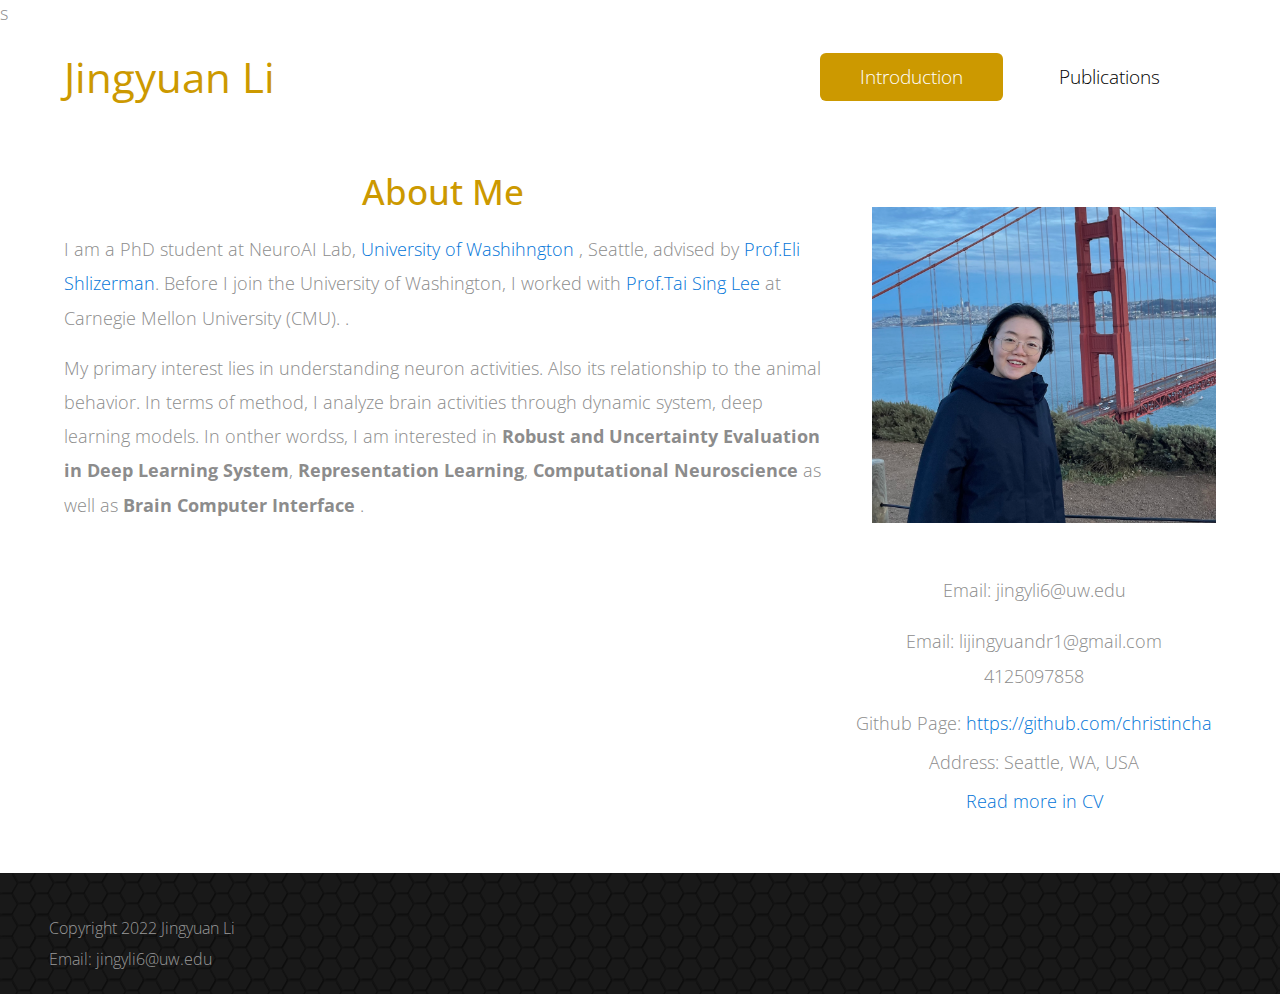
==== index.html @ 4bd498f7 "update_index" ====
<!DOCTYPE html>
<html>
<head>
    <meta charset="utf-8">
    <meta http-equiv="X-UA-Compatible" content="IE=edge">
    <meta name="viewport" content="width=1, initial-scale=0.8>
<script type="text/javascript" id="clstr_globe" src="//cdn.clustrmaps.com/globe.js?d=mWVS3S2Xpo1NFY42yvCdYqaINsz7Jos9jvOlFq01Yas"></script>s

    <title>Jingyuan Li</title>
<!--
Classic Template
http://www.templatemo.com/tm-488-classic
-->
    <!-- load stylesheets -->
    <link rel="stylesheet" href="https://fonts.googleapis.com/css?family=Open+Sans:300,400">  <!-- Google web font "Open Sans" -->
    <link rel="stylesheet" href="css/bootstrap.min.css">                                      <!-- Bootstrap style -->
    <link rel="stylesheet" href="css/templatemo-style.css">                                   <!-- Templatemo style -->

    <!-- HTML5 shim and Respond.js for IE8 support of HTML5 elements and media queries -->
    <!-- WARNING: Respond.js doesn't work if you view the page via file:// -->
        <!--[if lt IE 9]>
          <script src="https://oss.maxcdn.com/html5shiv/3.7.2/html5shiv.min.js"></script>
          <script src="https://oss.maxcdn.com/respond/1.4.2/respond.min.js"></script>
          <![endif]-->
</head>

    <body>
       
        <div class="tm-header">
            <div class="container-fluid">
                <div class="tm-header-inner">
                    <a href="#" class="navbar-brand tm-site-name">Jingyuan Li</a>
                    
                    <!-- navbar -->
                    <nav class="navbar tm-main-nav">

                        <button class="navbar-toggler hidden-md-up" type="button" data-toggle="collapse" data-target="#tmNavbar">
                            &#9776;
                        </button>
                        
                        <div class="collapse navbar-toggleable-sm" id="tmNavbar">
                            <ul class="nav navbar-nav">
                                <li class="nav-item active">
                                    <a href="index.html" class="nav-link">Introduction</a>
                                </li>
                     <!--            <li class="nav-item">
                                    <a href="about.html" class="nav-link">Project</a>
                                </li> -->
                                <li class="nav-item">
                                    <a href="blog.html" class="nav-link">Publications</a>
                                </li>
                            </ul>                        
                        </div>
                        
                    </nav>  

                </div>                                  
            </div>            
        </div>

    <!--     <div class="tm-home-img-container">
            <img src="img/tm-blog-img.jpg" alt="Image" class="hidden-lg-up img-fluid">
        </div> -->

        <section class="tm-section">
            <div class="container-fluid">
                <div class="row">
                    <div class="col-xs-8 col-sm-8 col-md-8 col-lg-8 text-xs-center">
                        <h2 class="tm-gold-text tm-title">About Me</h2>
                        <!--<h3 align="left" class="tm-margin-b-10"> -->
                        <p align="left" class="tm-margin-b-10">I am a PhD student at NeuroAI Lab, <a class="tm-margin-b-10" href="https://www.washington.edu/">University of Washihngton</a> , Seattle, advised by <a class="tm-margin-b-10" href="https://faculty.washington.edu/shlizee/">Prof.Eli Shlizerman</a>. Before I join the University of Washington, I worked with <a class="tm-margin-b-10" href="https://www.cnbc.cmu.edu/~tai/">Prof.Tai Sing Lee</a> at Carnegie Mellon University (CMU). <!-- I graduated from 
                            Electrical and Computer Engineering deparment at CMU and owned my Bachelor degree of Biomedical Engineering at 
                            <a class="tm-margin-b-10" href="http://english.hust.edu.cn"> Huazhong University of Science and Technology</a> -->. 
                        </p>
                            <p align="left" class="tm-margin-b-20">My primary interest lies in understanding neuron activities. Also its relationship to the animal behavior. In terms of method, I analyze brain activities through dynamic system, deep learning models. In onther wordss, I am interested in <b>Robust and Uncertainty Evaluation in Deep Learning System</b>, <b>Representation Learning</b>, <b>Computational Neuroscience</b> as well as <b>Brain Computer Interface</b> .</p>
                       <!--      <p align="left" class="tm-margin-b-20">Now I am working with
                                <a class="tm-margin-b-10" href="http://www.cnbc.cmu.edu/~tai/"> Prof. Tai Sing Lee</a> at
                                <a class="tm-margin-b-10" href="http://www.cnbc.cmu.edu"> Center for Neural basis of Cognition</a>
                                to study neural representation changes caused by training a set of stimuli. From 2016 to 2017 I worked with
                                <a class="tm-margin-b-10" href="http://tangxiaoying.wixsite.com/mysite"> Prof. Xiaoying Tang</a> investigating Brain Connectivity deficit induced by Alzheimer Disease.
                                During my undergraduate study, I was under supervision of<a class="tm-margin-b-10" href="http://mcgovern.med.tsinghua.edu.cn/investigators/index203.shtml"> Prof. Sen Song</a>
                                at <a class="tm-margin-b-10" href="http://mcgovern.med.tsinghua.edu.cn"> IDG/Mcgovern Institute, Tsinghua University</a>.
                                Besides, I worked with <a class="tm-margin-b-10" href="https://www.researchgate.net/profile/Xiaoquan_Yang"> Prof. Xiaoquan Yang</a> at Huazhong University of Science and Technology to design near-infrared light based wearable breast cancer detector.
                            </p> -->
                    </div>

                    <div class="col-xs-4 col-sm-4 col-md-4 col-lg-4 text-xs-center">
                        <img align="left" src="img/IMG_2834.jpg" alt="Image" class="tm-2-col-right img-fluid tm-section">
                        <p  align="center" > Email: jingyli6@uw.edu</p>
                        <p class="tm-margin-b-5"> Email: lijingyuandr1@gmail.com</p>4125097858</p>
                        <p class="tm-margin-b-5"> Github Page: <a class="tm-margin-b-10" href="https://github.com/christincha"> https://github.com/christincha</a> </p>
                        <p class="tm-margin-b-5"> Address: Seattle, WA, USA</p>
                        <p class="tm-margin-b-5"> <a href="pdf/cv.pdf" target="_blank">Read more in CV</a></p>
                      </div>
                    <!--
                    <div class="col-xs-12 col-sm-12 col-md-12 col-lg-12 text-xs-center">
                        <h2 class="tm-gold-text tm-title">Education</h2>
                        <!-- <p class="tm-subtitle">Suspendisse ut magna vel velit cursus tempor ut nec nunc. Mauris vehicula, augue in tincidunt porta, purus ipsum blandit massa.</p>

                    </div>
                </div>

                <div class="row">
                    <div class="col-xs-12 col-sm-6 col-md-6">

                        <div class="tm-content-box">

                            <h4 class="tm-margin-b-20 tm-gold-text">Bachelor degree (2012 -2016) </h4>
                            <p class="tm-margin-b-20"> Huzhong University of Science and Technology</p>
                            <p class="tm-margin-b-20">Major: Biomedical Engineering</p>
                            <p class="tm-margin-b-20">Grade: 88.27/100 Ranked in the second place</p>
                        </div>  

                    </div>


                    <div class="col-xs-12 col-sm-6 col-md-6">

                        <div class="tm-content-box">
                            <h4 class="tm-margin-b-20 tm-gold-text">  Master (2016-present)</h4>
                            <p class="tm-margin-b-20"> Carnegie Mellon University</p>
                            <p class="tm-margin-b-20">Major: Electrical & Computer Engineering</p>
                            <p class="tm-margin-b-20">Grade: 3.79</p>
                        </div>  

                    </div>
                </div>
                -->






                </div> <!-- row -->

            </div>
        </section>

        <footer class="tm-footer">
            <div class="container-fluid">
                <div class="row">
<!--
                    <div class="col-xs-12 col-sm-6 col-md-6 col-lg-3 col-xl-3">

                        <div class="tm-footer-content-box">
                            <h3 class="tm-gold-text tm-title tm-footer-content-box-title">Proin eu posuere felis</h3>
                            <div class="tm-gray-bg">
                                <p>Classic is free HTML CSS website template provided by templatemo for everyone. Feel free to use it.</p>
                                <p>Aenean cursus tellus mauris, quis consequat mauris dapibus id. Donec scelerisque porttitor pharetra.</p>
                                <p><strong>Danny Egg (Executive)</strong></p>
                            </div>
                        </div>

                    </div>

                    <div class="col-xs-12 col-sm-6 col-md-6 col-lg-3 col-xl-3">
                        <div class="tm-footer-content-box tm-footer-links-container">

                            <h3 class="tm-gold-text tm-title tm-footer-content-box-title">Nulla tortor dolor</h3>
                            <nav>
                                <ul class="nav">
                                    <li><a href="#" class="tm-footer-link">Tincidunt non faucibus</a></li>
                                    <li><a href="#" class="tm-footer-link">Vestibulum tempor</a></li>
                                    <li><a href="#" class="tm-footer-link">Fusce non turpis euismod</a></li>
                                    <li><a href="#" class="tm-footer-link">Lorem ipsum dolor sit</a></li>
                                    <li><a href="#" class="tm-footer-link">Nam in augue consectetur</a></li>
                                    <li><a href="#" class="tm-footer-link">Text Link Color #CCCC66</a></li>
                                </ul>
                            </nav>

                        </div>

                    </div>

                    <!-- Add the extra clearfix for only the required viewport
                        http://stackoverflow.com/questions/24590222/bootstrap-3-grid-with-different-height-in-each-item-is-it-solvable-using-only

                    <div class="clearfix hidden-lg-up"></div>

                    <div class="col-xs-12 col-sm-6 col-md-6 col-lg-3 col-xl-3">

                        <div class="tm-footer-content-box">

                            <h3 class="tm-gold-text tm-title tm-footer-content-box-title">Etiam mollis ornare</h3>
                            <p class="tm-margin-b-30">Aenean cursus tellus mauris, quis consequat mauris dapibus id. Donec scelerisque porttitor pharetra.</p><hr class="tm-margin-b-30">
                            <p class="tm-margin-b-30">Aenean cursus tellus mauris, quis consequat mauris dapibus id. Donec scelerisque porttitor pharetra.</p><hr class="tm-margin-b-30">
                            <p class="tm-margin-b-30">Aenean cursus tellus mauris, quis consequat mauris dapibus id. Donec scelerisque porttitor pharetra.</p>
                            <a href="#" class="tm-btn tm-btn-gray text-uppercase">Read More</a>

                        </div>

                    </div>

                    <div class="col-xs-12 col-sm-6 col-md-6 col-lg-3 col-xl-3">

                        <div class="tm-footer-content-box">

                            <h3 class="tm-gold-text tm-title tm-footer-content-box-title">Fusce non turpis</h3>
                            <div class="tm-margin-b-30">
                                <img src="img/tm-img-100x100-1.jpg" alt="Image" class="tm-footer-thumbnail">
                                <img src="img/tm-img-100x100-2.jpg" alt="Image" class="tm-footer-thumbnail">
                                <img src="img/tm-img-100x100-3.jpg" alt="Image" class="tm-footer-thumbnail">
                                <img src="img/tm-img-100x100-4.jpg" alt="Image" class="tm-footer-thumbnail">
                                <img src="img/tm-img-100x100-5.jpg" alt="Image" class="tm-footer-thumbnail">
                                <img src="img/tm-img-100x100-6.jpg" alt="Image" class="tm-footer-thumbnail">
                            </div>
                            <p class="tm-margin-b-20">Curabitur dui massa, aliquam quis mi sed, tempor vulputate tellus. Sed vestibulum non neque.</p>
                            <a href="#" class="tm-btn tm-btn-gray text-uppercase">Browse</a>

                        </div>

                    </div>


                </div>
-->
                <div class="row">
                    <div class="col-xs-12 tm-copyright-col">
                        <p class="tm-copyright-text">Copyright 2022 Jingyuan Li</p>
                        <p class="tm-copyright-text">Email: jingyli6@uw.edu</p>
                    </div>
                </div>
            </div>
        </footer>

        <!-- load JS files -->
        <script src="js/jquery-1.11.3.min.js"></script>             <!-- jQuery (https://jquery.com/download/) -->
        <script src="https://www.atlasestateagents.co.uk/javascript/tether.min.js"></script> <!-- Tether for Bootstrap, http://stackoverflow.com/questions/34567939/how-to-fix-the-error-error-bootstrap-tooltips-require-tether-http-github-h --> 
        <script src="js/bootstrap.min.js"></script>                 <!-- Bootstrap (http://v4-alpha.getbootstrap.com/) -->
       
</body>
</html>
---- css/templatemo-style.css ----
/* 

Classic Template

http://www.templatemo.com/tm-488-classic

-----------------------------*/

body {
	color: #8c8c8c;
	font-family: 'Open Sans', Helvetica, Arial, sans-serif;
	font-size: 18px;
	font-weight: 300;
	overflow-x: hidden;
}

a, button { transition: all 0.3s ease; }
a:hover,
a:focus {
	text-decoration: none;
	outline: none;
}

h2 { font-size: 2.2rem; }
.tm-thin-font { font-weight: 300; }

.container-fluid {
	margin-left: auto;
	margin-right: auto;
	max-width: 2780px;
	overflow-x: hidden;
}

@media (max-width: 2780px) {
	.container-fluid {
		padding-left: 5%;
		padding-right: 5%;
	}
}

.tm-header-inner {
	display: -webkit-flex;
	display: -ms-flexbox;
	display: flex;
	-webkit-align-items: center;
	    -ms-flex-align: center;
	        align-items: center;
	-webkit-justify-content: space-between;
	    -ms-flex-pack: justify;
	        justify-content: space-between;
	height: 100px;
}

.tm-site-name {
	color: #cc9900;
	display: block;
	font-size: 2.6rem;
	font-weight: 400;
}

.tm-main-nav { font-size: 1.2rem; }

.navbar-nav .nav-link {
	border-radius: 6px;
	color: black;
	padding: 10px 40px;
}

.nav-item.active .nav-link,
.nav-link:hover,
.nav-link:focus {
	color: white;
	background-color: #cc9900;

}

.tm-gold-text { color: #cc9900; }

.tm-section {
	padding-top: 40px;
	padding-bottom: 50px;
}
.tm-section_small {
	padding-top: 0px;
	padding-bottom: 10px;
}
.tm-home-img-container {
	background-image: url('../img/tm-blog-img.jpg');
	background-size: auto;
	background-position: center;
	background-repeat: no-repeat;
	height: 200px;
}

.tm-about-img-container { background-image: url('../img/tm-about-img.jpg');	}
.tm-blog-img-container { background-image: url('../img/tm-blog-img.jpg'); }
.tm-contact-img-container { background-image: url('../img/tm-contact-img.jpg'); }

.tm-about-img-container,
.tm-blog-img-container,
.tm-contact-img-container {
	background-size: auto 200px;
	background-position: center;
	background-repeat: no-repeat;
	height: 200px;
}

.tm-title {
	margin-bottom: 1rem;
	line-height: 1.4;
}

.tm-subtitle {
	font-size: 1.4rem;
	max-width: 800px;
	margin: 0 auto 80px;
}

.tm-content-box {
	max-width: 620px;
	margin: 0 auto;
}

h3 { font-size: 1.65rem; }
h4 { 
	font-size: 1.4rem;
	line-height: 1.6;
}

.tm-btn {
	color: white;
	background-color: #cc9900;
	border: none;
	border-radius: 5px;
	display: inline-block;
	padding: 10px 30px;
}

.tm-btn:hover,
.tm-btn:focus {
	background-color: #906E09;
	color: white;
	outline: none;
}

.tm-btn-gray { background-color: #666666; }
.tm-btn-gray:hover,
.tm-btn-gray:focus {
	background-color: #515050;	
}
.tm-margin-b-5 { margin-bottom: 5px; }
.tm-margin-b-15 { margin-bottom: 15px; }
.tm-margin-b-20 { margin-bottom: 20px; }
.tm-margin-b-30 { margin-bottom: 30px; }
.tm-margin-b-40 { margin-bottom: 40px; }
.tm-margin-b-60 { margin-bottom: 60px; }
.tm-margin-b-type1 { margin-bottom: 225px; }
.tm-margin-b-type2 { margin-bottom: 185px; }
.tm-margin-b-type3 { margin-bottom: 255px; }
.tm-margin-b-type4 { margin-bottom: 350px; }
.tm-margin-t-big { margin-top: 90px; }
.tm-margin-t-mid { margin-top: 60px; }
.tm-margin-t-small { margin-top: 30px; }

.tm-text-link { 
	color: #006699; 
	line-height: 2.8;
	text-decoration: underline;
}
.tm-overflow-auto { overflow: auto; }
.tm-small-font { font-size: 1rem; }
.tm-related-post { margin-bottom: 40px; }
.tm-related-post:last-child { margin-bottom: 0; }
.media-left { padding-right: 25px; }
.media-body {
	border-bottom: 1px solid #ccc;
	padding-bottom: 25px;
}

.tm-media-description { margin-bottom: 0; }

.tm-2-col-right { padding-left: 20px; }
.tm-6-col-right { padding-left: 150px; }
.tm-footer {
	color: #c6c6c6;
	background-color: #191919;
	background-image: url('../img/classic-pattern-bg.png');
	font-size: 1rem;
	padding-top: 40px;
	padding-bottom: 20px;
}

.tm-footer-links-container { padding-left: 10px; }

.tm-footer-link {
	color: #CCCC66;
	line-height: 2.8;
	text-decoration: underline;
}

.tm-footer-link:hover,
.tm-footer-link:focus {
	color: #CCCC66;
	text-decoration: none;
}
.tm-footer-thumbnail { margin-bottom: 5px; }

.tm-copyright-text { 
	color: #999999; 
	margin-bottom: 0;
}

hr { border-top: 1px solid #CCCCCC; }
p { line-height: 1.9; }

.tm-gray-bg { 
	background-color: #CCCCCC; 
	color: black;
	padding: 30px 20px 20px;
}
.tm-footer-content-box-title { margin-bottom: 30px; }

.tm-img-post { margin-bottom: 30px; }

.tm-aside-r { padding-left: 30px; }

.form-control {
	border-radius: 0;
	font-size: 1.1rem;
	padding: 0.75rem 1rem;
}

.form-control:focus { border-color: #CC9900; }

.tm-form-description { margin-top: 30px; }
.tm-contact-form { padding-top: 20px; }

#google-map {
    height: 333px;
    width: 100%;
    margin-top: 40px;
}

.tm-contact-right { padding-left: 30px; }
.tm-p-small { font-size: 1rem; }

@media (max-width: 1199px) {
	.tm-2-col-left { padding-right: 0; }
	.tm-2-col-right { padding-left: 0; }
	.tm-text-link {
		line-height: 2.2;
	}
	.container-fluid {
		padding-left: 4%;
		padding-right: 4%;
	}
}

@media (max-width: 991px){

	.tm-home-img-container {
		background:none;
		height: auto;
	}

	.tm-subtitle { margin-bottom: 40px; }
	
	#tmNavbar .navbar-nav .nav-link { padding: 10px 25px; }
	.media { max-width: 240px; }
	.media-left {
		display: block;
		margin-bottom: 20px;
	}

	.tm-content-box { margin-bottom: 50px; }
	.tm-text-link { line-height: 2.4; }

	.tm-section {
	    padding-top: 50px;
	    padding-bottom: 60px;
	}

	.tm-2-col-left, .tm-2-col-right { 
		margin: 0 auto;
		max-width: 660px; 
	}
	
	.tm-margin-t-big { margin-top: 30px; }
	.media { max-width: 100%; }
	.media-left {
		display: table-cell;
		margin-bottom: 0;
	}

	.tm-footer-content-box { margin-bottom: 40px; }

	.tm-2-rows-md-swap {
		display: -webkit-flex;
		display: -ms-flexbox;
		display: flex;
		-webkit-flex-direction: column;
		    -ms-flex-direction: column;
		        flex-direction: column;
	}

	.tm-2-rows-md-down-1 {
		-webkit-order: 1;
		    -ms-flex-order: 1;
		        order: 1;		
	}
	.tm-2-rows-md-down-2 {
		-webkit-order: 2;
		    -ms-flex-order: 2;
		        order: 2;
		margin-bottom: 0;
		margin-top: 30px;		
	}

	.tm-contact-right { 
		padding-left: 15px; 
		padding-top: 40px;
	}
}

@media (max-width: 897px) {
	.tm-btn {
		padding: 10px 15px;
		font-size: 1rem;
	}
}

@media (max-width: 767px) {
	.tm-main-nav {
		position: fixed;
		right: 0;
		top: 21px;
		z-index: 1000;
	}
	#tmNavbar .navbar-nav .nav-item { float: none; }
	#tmNavbar .navbar-nav .nav-link { padding: 10px 35px; }
	#tmNavbar {
		background: white; 
		border-radius: 6px;
	}
	#tmNavbar .navbar-nav .nav-item+.nav-item { margin-left: 0; }
	.navbar-toggler {
		background: white;
		border-color: #cc9900;
		color: #cc9900;
		display: block;
		margin-left: auto;
		margin-right: 0;
	}
	.navbar-toggler:focus { outline: none; }
	.tm-content-box { margin-bottom: 50px; }
	
	.tm-2-col-left {
		padding-right: 0;
		max-width: 660px;
	}

	.tm-2-col-right { padding-left: 0; }
	.tm-margin-b-40 { margin-bottom: 25px; }
	
	.tm-copyright-text { padding-top: 0; }
	.tm-gray-bg { padding: 20px 20px 10px; }
	.tm-footer { padding-bottom: 15px; }

	.tm-2-rows-sm-swap {
		display: -webkit-flex;
		display: -ms-flexbox;
		display: flex;
		-webkit-flex-direction: column;
		    -ms-flex-direction: column;
		        flex-direction: column;
	}

	.tm-2-rows-sm-down-1 {
		-webkit-order: 1;
		    -ms-flex-order: 1;
		        order: 1;		
	}
	.tm-2-rows-sm-down-2 {
		-webkit-order: 2;
		    -ms-flex-order: 2;
		        order: 2;
		margin-bottom: 0;
		margin-top: 30px;		
	}

	.tm-sm-m-b { margin-bottom: 20px; }
	.tm-aside-r { padding-left: 15px; }
	.tm-aside-container {
		max-width: 310px;
		margin: 0 auto;
	}

	.tm-blog-post {	padding-bottom: 10px; }
	.tm-content-box-contact {
		margin-top: 40px;
		margin-bottom: 0;
	}

	.tm-contact-row-related-posts {	margin-top: 40px; }
}

@media (max-width: 543px) {
	.tm-footer-links-container { padding-left: 0; }
	.tm-xs-m-t { margin-top: 20px; }
	.tm-btn { padding: 10px 30px; }
}

@media(max-width: 510px) {
	.media { max-width: 240px; }
	.media-left {
		display: block;
		margin-bottom: 20px;
	}
		
	.tm-section {
		padding-top: 10%;
		padding-bottom: 10%;
	}

	.tm-subtitle { margin-bottom: 20px; }
	.tm-margin-b-40 { margin-bottom: 15px; }
	.tm-content-box { margin-bottom: 40px; }
	.tm-margin-t-mid { margin-top: 30px; }
	.tm-footer-content-box { margin-bottom: 40px; }
	.tm-footer-content-box-title { margin-bottom: 15px; }
	#google-map { margin-top: 25px; }
	.tm-map-section { margin-top: 50px; }

	.tm-contact-related-posts-container {
		max-width: 240px;
		margin-left: auto;
		margin-right: auto;
	}
}
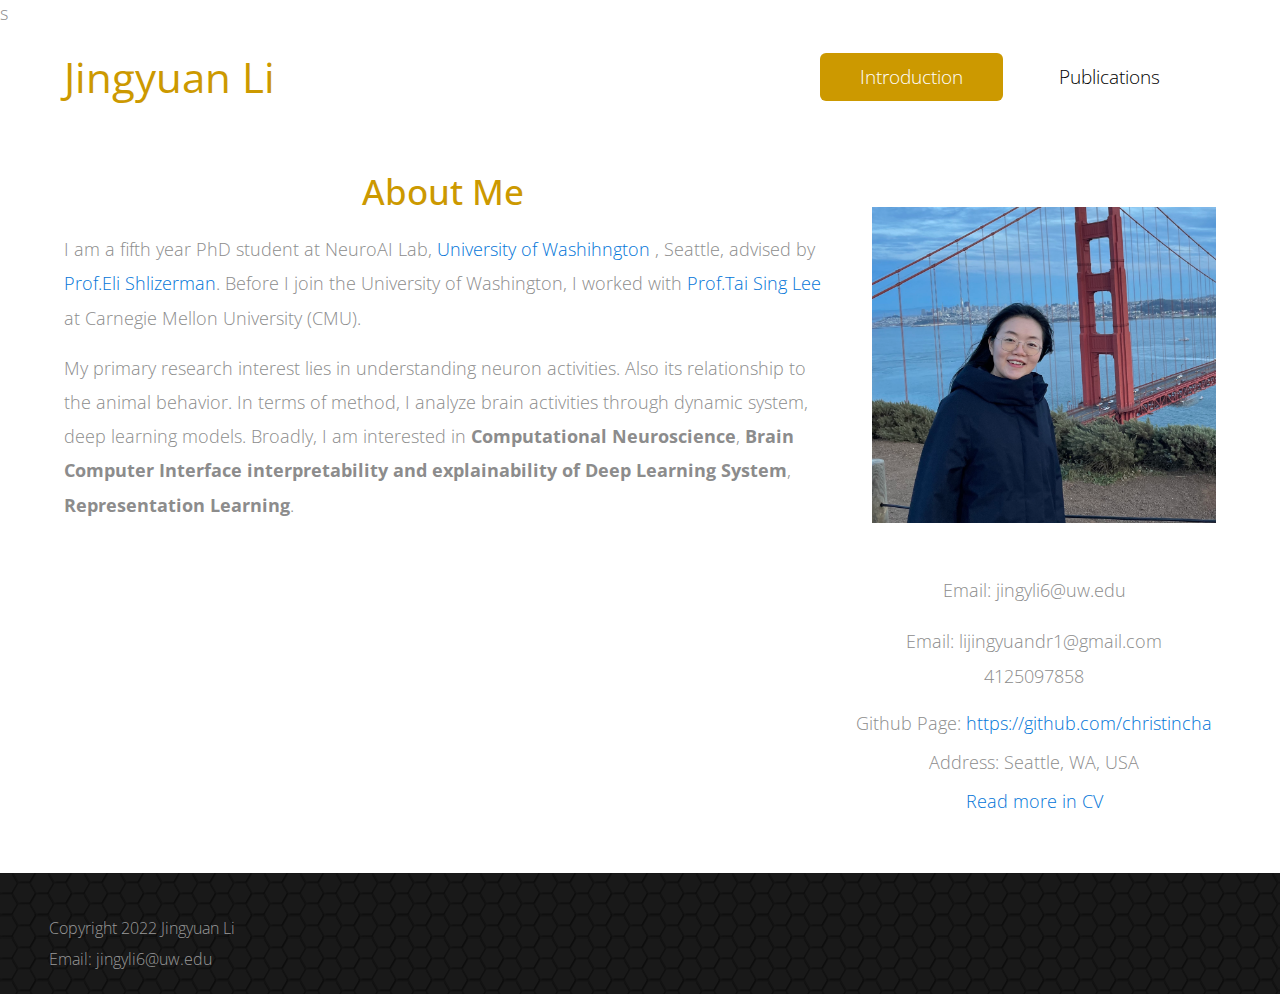
==== commit 25c70d04: "update information" ====
--- a/index.html
+++ b/index.html
@@ -68,11 +68,11 @@
                     <div class="col-xs-8 col-sm-8 col-md-8 col-lg-8 text-xs-center">
                         <h2 class="tm-gold-text tm-title">About Me</h2>
                         <!--<h3 align="left" class="tm-margin-b-10"> -->
-                        <p align="left" class="tm-margin-b-10">I am a PhD student at NeuroAI Lab, <a class="tm-margin-b-10" href="https://www.washington.edu/">University of Washihngton</a> , Seattle, advised by <a class="tm-margin-b-10" href="https://faculty.washington.edu/shlizee/">Prof.Eli Shlizerman</a>. Before I join the University of Washington, I worked with <a class="tm-margin-b-10" href="https://www.cnbc.cmu.edu/~tai/">Prof.Tai Sing Lee</a> at Carnegie Mellon University (CMU). <!-- I graduated from 
+                        <p align="left" class="tm-margin-b-10">I am a fifth year PhD student at NeuroAI Lab, <a class="tm-margin-b-10" href="https://www.washington.edu/">University of Washihngton</a> , Seattle, advised by <a class="tm-margin-b-10" href="https://faculty.washington.edu/shlizee/">Prof.Eli Shlizerman</a>. Before I join the University of Washington, I worked with <a class="tm-margin-b-10" href="https://www.cnbc.cmu.edu/~tai/">Prof.Tai Sing Lee</a> at Carnegie Mellon University (CMU). <!-- I graduated from 
                             Electrical and Computer Engineering deparment at CMU and owned my Bachelor degree of Biomedical Engineering at 
-                            <a class="tm-margin-b-10" href="http://english.hust.edu.cn"> Huazhong University of Science and Technology</a> -->. 
+                            <a class="tm-margin-b-10" href="http://english.hust.edu.cn"> Huazhong University of Science and Technology</a> -->
                         </p>
-                            <p align="left" class="tm-margin-b-20">My primary interest lies in understanding neuron activities. Also its relationship to the animal behavior. In terms of method, I analyze brain activities through dynamic system, deep learning models. In onther wordss, I am interested in <b>Robust and Uncertainty Evaluation in Deep Learning System</b>, <b>Representation Learning</b>, <b>Computational Neuroscience</b> as well as <b>Brain Computer Interface</b> .</p>
+                            <p align="left" class="tm-margin-b-20">My primary research interest lies in understanding neuron activities. Also its relationship to the animal behavior. In terms of method, I analyze brain activities through dynamic system, deep learning models. Broadly, I am interested in <b>Computational Neuroscience</b>, <b>Brain Computer Interface</b> <b>interpretability and explainability of Deep Learning System</b>, <b>Representation Learning</b>.</p>
                        <!--      <p align="left" class="tm-margin-b-20">Now I am working with
                                 <a class="tm-margin-b-10" href="http://www.cnbc.cmu.edu/~tai/"> Prof. Tai Sing Lee</a> at
                                 <a class="tm-margin-b-10" href="http://www.cnbc.cmu.edu"> Center for Neural basis of Cognition</a>
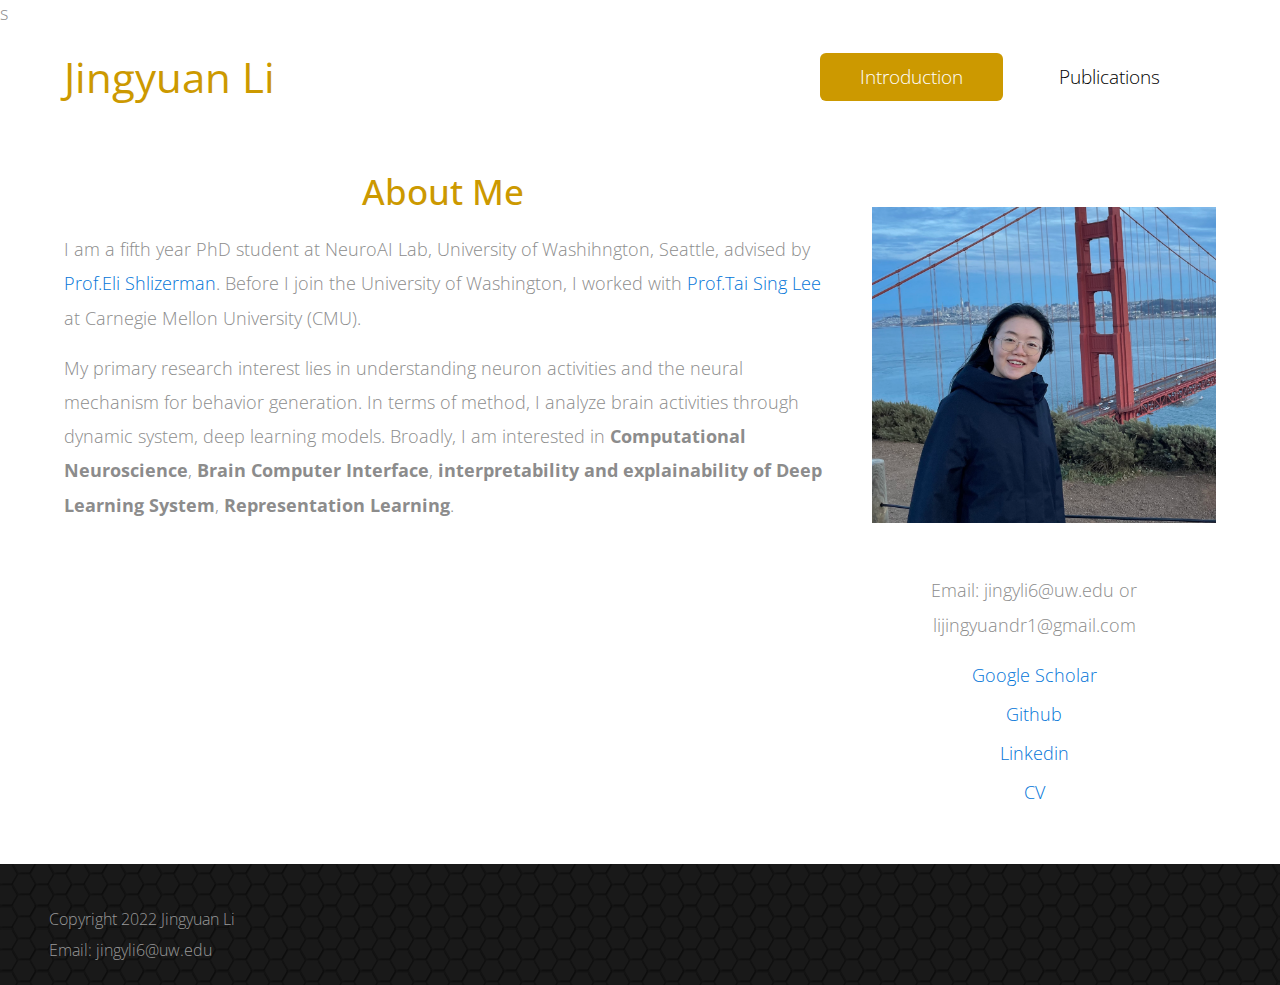
==== commit 3167c527: "update information" ====
--- a/index.html
+++ b/index.html
@@ -68,11 +68,11 @@
                     <div class="col-xs-8 col-sm-8 col-md-8 col-lg-8 text-xs-center">
                         <h2 class="tm-gold-text tm-title">About Me</h2>
                         <!--<h3 align="left" class="tm-margin-b-10"> -->
-                        <p align="left" class="tm-margin-b-10">I am a fifth year PhD student at NeuroAI Lab, <a class="tm-margin-b-10" href="https://www.washington.edu/">University of Washihngton</a> , Seattle, advised by <a class="tm-margin-b-10" href="https://faculty.washington.edu/shlizee/">Prof.Eli Shlizerman</a>. Before I join the University of Washington, I worked with <a class="tm-margin-b-10" href="https://www.cnbc.cmu.edu/~tai/">Prof.Tai Sing Lee</a> at Carnegie Mellon University (CMU). <!-- I graduated from 
+                        <p align="left" class="tm-margin-b-10">I am a fifth year PhD student at NeuroAI Lab, University of Washihngton, Seattle, advised by <a class="tm-margin-b-10" href="https://faculty.washington.edu/shlizee/">Prof.Eli Shlizerman</a>. Before I join the University of Washington, I worked with <a class="tm-margin-b-10" href="https://www.cnbc.cmu.edu/~tai/">Prof.Tai Sing Lee</a> at Carnegie Mellon University (CMU). <!-- I graduated from 
                             Electrical and Computer Engineering deparment at CMU and owned my Bachelor degree of Biomedical Engineering at 
                             <a class="tm-margin-b-10" href="http://english.hust.edu.cn"> Huazhong University of Science and Technology</a> -->
                         </p>
-                            <p align="left" class="tm-margin-b-20">My primary research interest lies in understanding neuron activities. Also its relationship to the animal behavior. In terms of method, I analyze brain activities through dynamic system, deep learning models. Broadly, I am interested in <b>Computational Neuroscience</b>, <b>Brain Computer Interface</b> <b>interpretability and explainability of Deep Learning System</b>, <b>Representation Learning</b>.</p>
+                            <p align="left" class="tm-margin-b-20">My primary research interest lies in understanding neuron activities and the neural mechanism for behavior generation. In terms of method, I analyze brain activities through dynamic system, deep learning models. Broadly, I am interested in <b>Computational Neuroscience</b>, <b>Brain Computer Interface</b>, <b>interpretability and explainability of Deep Learning System</b>, <b>Representation Learning</b>.</p>
                        <!--      <p align="left" class="tm-margin-b-20">Now I am working with
                                 <a class="tm-margin-b-10" href="http://www.cnbc.cmu.edu/~tai/"> Prof. Tai Sing Lee</a> at
                                 <a class="tm-margin-b-10" href="http://www.cnbc.cmu.edu"> Center for Neural basis of Cognition</a>
@@ -86,11 +86,11 @@
 
                     <div class="col-xs-4 col-sm-4 col-md-4 col-lg-4 text-xs-center">
                         <img align="left" src="img/IMG_2834.jpg" alt="Image" class="tm-2-col-right img-fluid tm-section">
-                        <p  align="center" > Email: jingyli6@uw.edu</p>
-                        <p class="tm-margin-b-5"> Email: lijingyuandr1@gmail.com</p>4125097858</p>
-                        <p class="tm-margin-b-5"> Github Page: <a class="tm-margin-b-10" href="https://github.com/christincha"> https://github.com/christincha</a> </p>
-                        <p class="tm-margin-b-5"> Address: Seattle, WA, USA</p>
-                        <p class="tm-margin-b-5"> <a href="pdf/cv.pdf" target="_blank">Read more in CV</a></p>
+                        <p  align="center" > Email: jingyli6@uw.edu or lijingyuandr1@gmail.com</p>
+                        <p class="tm-margin-b-5">  <a class="tm-margin-b-10" href="https://scholar.google.com/citations?user=BEhp15IAAAAJ&hl=zh-CN">Google Scholar</a> </p>
+                        <p class="tm-margin-b-5">  <a class="tm-margin-b-10" href="https://github.com/christincha">Github</a> </p>
+                        <p class="tm-margin-b-5"> <a class="tm-margin-b-10" href="Github Pagewww.linkedin.com/in/jingyuan-li-898225175">Linkedin</a> </p>
+                        <p class="tm-margin-b-5"> <a href="pdf/cv.pdf" target="_blank">CV</a></p>
                       </div>
                     <!--
                     <div class="col-xs-12 col-sm-12 col-md-12 col-lg-12 text-xs-center">
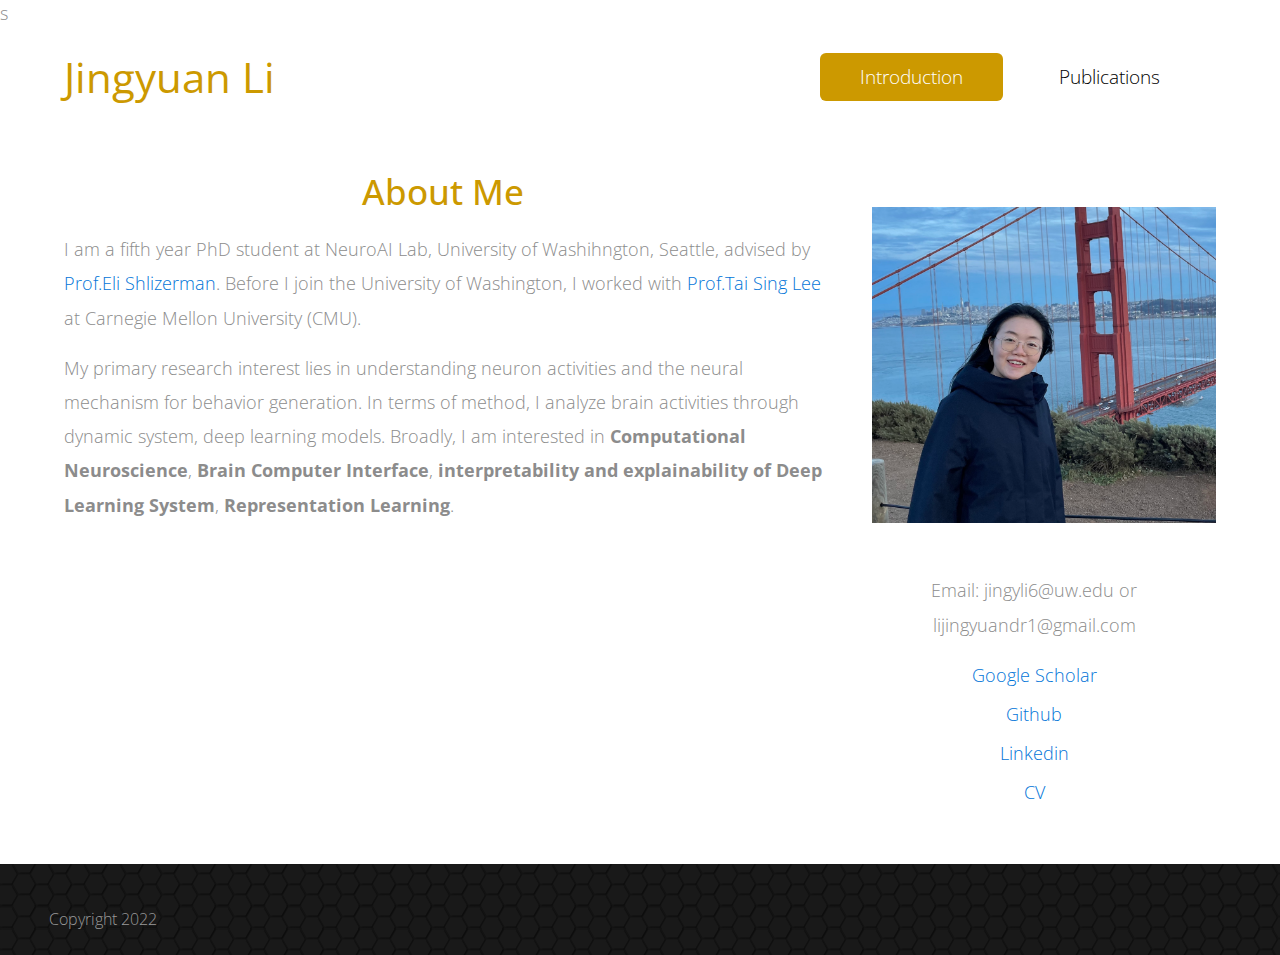
==== commit 5919dd8d: "update information" ====
--- a/index.html
+++ b/index.html
@@ -89,7 +89,7 @@
                         <p  align="center" > Email: jingyli6@uw.edu or lijingyuandr1@gmail.com</p>
                         <p class="tm-margin-b-5">  <a class="tm-margin-b-10" href="https://scholar.google.com/citations?user=BEhp15IAAAAJ&hl=zh-CN">Google Scholar</a> </p>
                         <p class="tm-margin-b-5">  <a class="tm-margin-b-10" href="https://github.com/christincha">Github</a> </p>
-                        <p class="tm-margin-b-5"> <a class="tm-margin-b-10" href="Github Pagewww.linkedin.com/in/jingyuan-li-898225175">Linkedin</a> </p>
+                        <p class="tm-margin-b-5"> <a class="tm-margin-b-10" href="www.linkedin.com/in/jingyuan-li-898225175">Linkedin</a> </p>
                         <p class="tm-margin-b-5"> <a href="pdf/cv.pdf" target="_blank">CV</a></p>
                       </div>
                     <!--
@@ -217,8 +217,7 @@
 -->
                 <div class="row">
                     <div class="col-xs-12 tm-copyright-col">
-                        <p class="tm-copyright-text">Copyright 2022 Jingyuan Li</p>
-                        <p class="tm-copyright-text">Email: jingyli6@uw.edu</p>
+                        <p class="tm-copyright-text">Copyright 2022</p>
                     </div>
                 </div>
             </div>
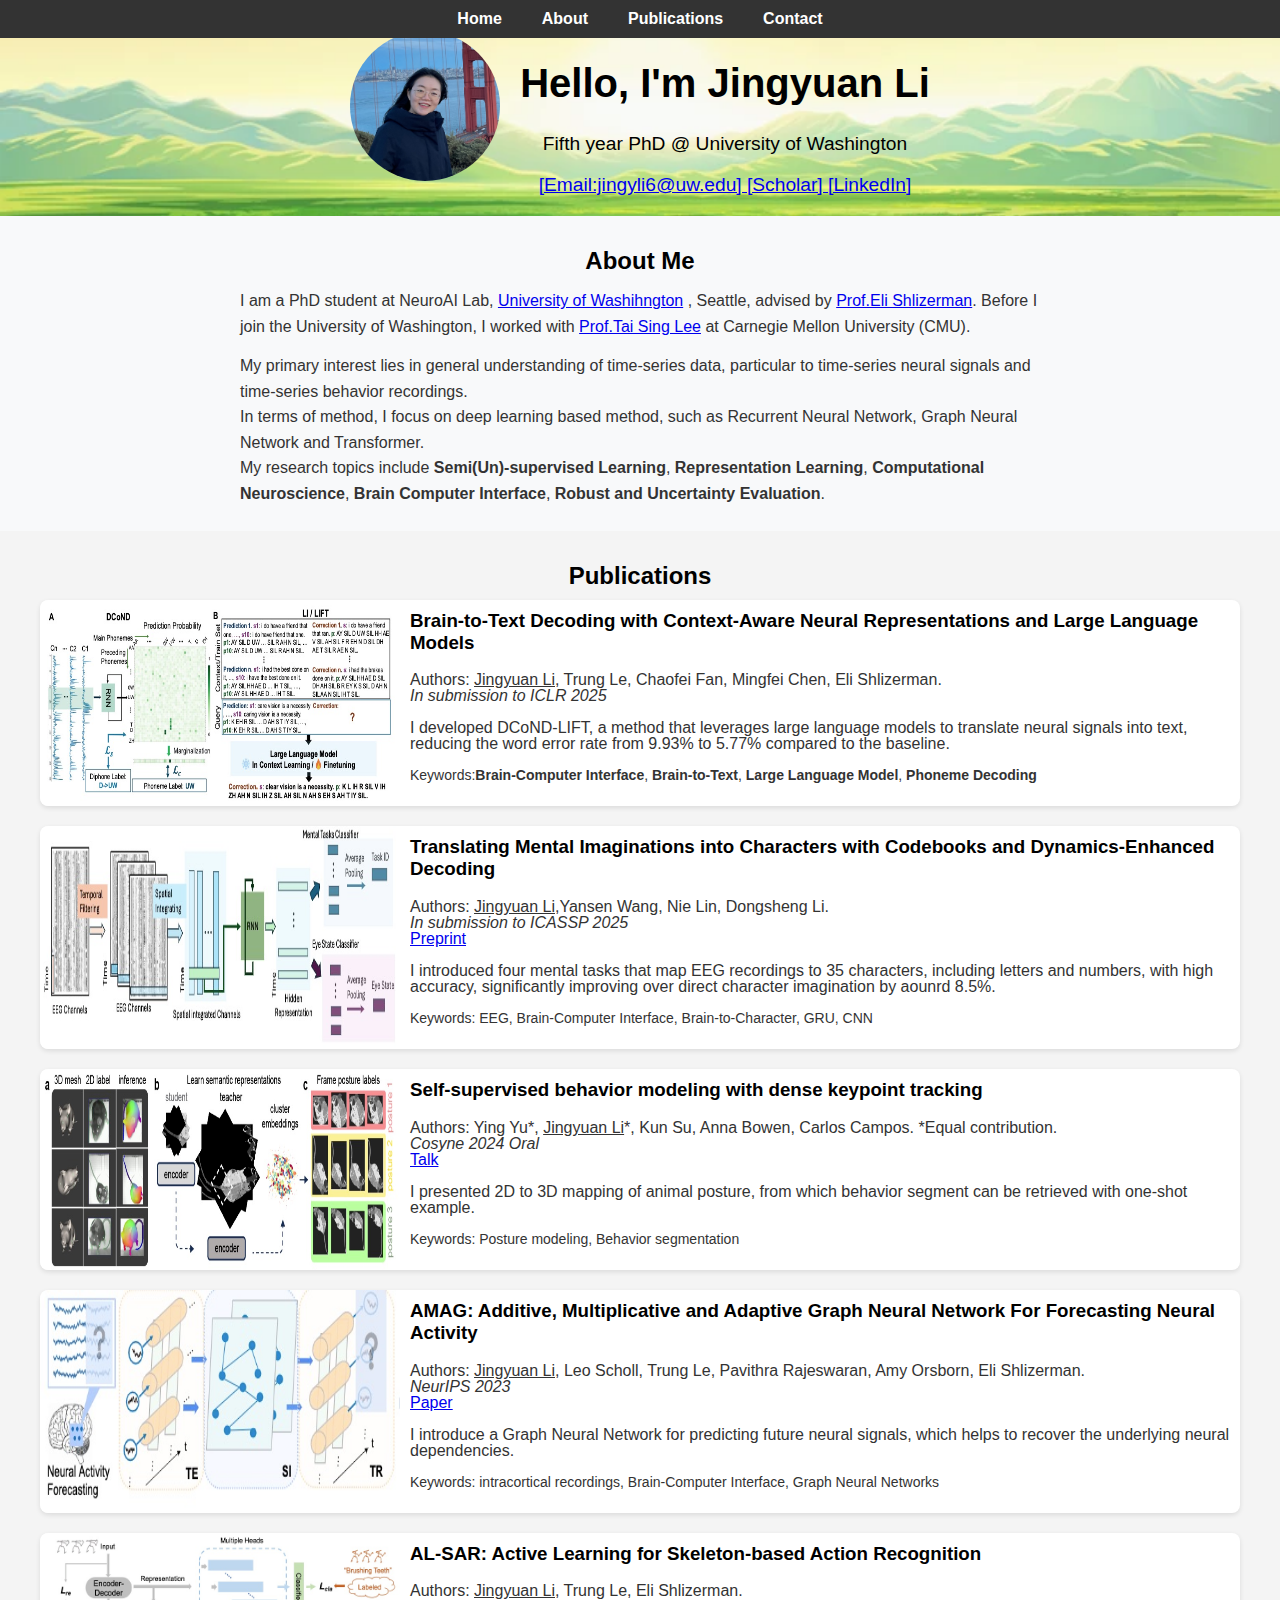
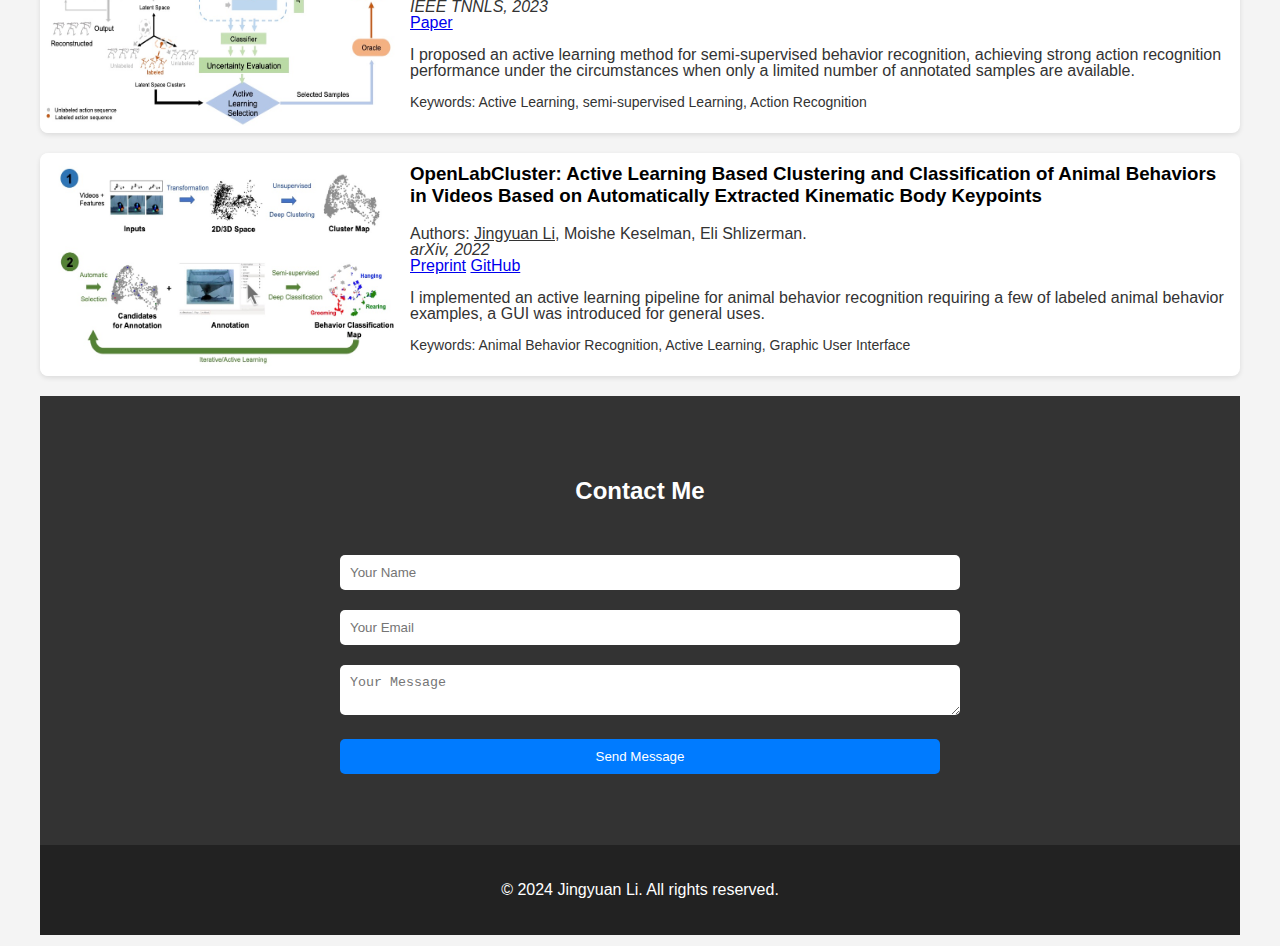
==== commit 6ef7513c: "new-website" ====
--- a/index.html
+++ b/index.html
@@ -1,232 +1,337 @@
 <!DOCTYPE html>
-<html>
+<html lang="en">
 <head>
-    <meta charset="utf-8">
-    <meta http-equiv="X-UA-Compatible" content="IE=edge">
-    <meta name="viewport" content="width=1, initial-scale=0.8>
-<script type="text/javascript" id="clstr_globe" src="//cdn.clustrmaps.com/globe.js?d=mWVS3S2Xpo1NFY42yvCdYqaINsz7Jos9jvOlFq01Yas"></script>s
-
-    <title>Jingyuan Li</title>
-<!--
-Classic Template
-http://www.templatemo.com/tm-488-classic
--->
-    <!-- load stylesheets -->
-    <link rel="stylesheet" href="https://fonts.googleapis.com/css?family=Open+Sans:300,400">  <!-- Google web font "Open Sans" -->
-    <link rel="stylesheet" href="css/bootstrap.min.css">                                      <!-- Bootstrap style -->
-    <link rel="stylesheet" href="css/templatemo-style.css">                                   <!-- Templatemo style -->
-
-    <!-- HTML5 shim and Respond.js for IE8 support of HTML5 elements and media queries -->
-    <!-- WARNING: Respond.js doesn't work if you view the page via file:// -->
-        <!--[if lt IE 9]>
-          <script src="https://oss.maxcdn.com/html5shiv/3.7.2/html5shiv.min.js"></script>
-          <script src="https://oss.maxcdn.com/respond/1.4.2/respond.min.js"></script>
-          <![endif]-->
+    <meta charset="UTF-8">
+    <meta name="viewport" content="width=device-width, initial-scale=1.0">
+    <title>[Your Name] - Machine Learning Engineer</title>
+    <style>
+        body {
+            font-family: Arial, sans-serif;
+            margin: 0;
+            padding: 0;
+            scroll-behavior: smooth;
+            background-color: #f4f4f4;
+        }
+
+        nav {
+            background-color: #333;
+            padding: 10px 0;
+            position: fixed;
+            width: 100%;
+            top: 0;
+            z-index: 100;
+        }
+
+        nav ul {
+            margin: 0;
+            padding: 0;
+            list-style: none;
+            display: flex;
+            justify-content: center;
+        }
+
+        nav ul li {
+            margin: 0 20px;
+        }
+
+        nav ul li a {
+            color: white;
+            text-decoration: none;
+            font-weight: bold;
+        }
+
+        nav ul li a:hover {
+            text-decoration: underline;
+        }
+
+        .container {
+            max-width: 1200px;
+            margin: 0 auto;
+            padding: 1px 20px;
+        }
+
+        /* Home Section with Background Image */
+        #home {
+            background: url('background-image.jpg') no-repeat center center/cover;
+            height: 60%;
+            display: flex;
+            align-items: center;
+            justify-content: center;
+            color: white;
+        }
+
+        #home h1 {
+            margin-top: 60px;
+            font-size: 2.5rem;
+        }
+
+        #home p {
+            font-size: 1.2rem;
+            margin-top: 0 px;
+        }
+
+        /* About Section */
+        #about {
+            padding: 10px 0;
+            background-color: #f8f9fa;
+        }
+
+        #about h2 {
+            text-align: center;
+            margin-bottom: 10px;
+        }
+
+        #about p {
+            text-align: left;
+            max-width: 800px;
+            margin: 10pt auto;
+            line-height: 1.6;
+            color: #333;
+        }
+
+        /* Projects Section */
+        #projects {
+            padding: 10px 0;
+        }
+
+        #projects h2 {
+            text-align: center;
+            margin-bottom: 10px;
+        }
+
+        .project {
+            display: flex;
+            flex-wrap: wrap;
+            background-color: #fff;
+            border-radius: 8px;
+            box-shadow: 0 2px 5px rgba(0, 0, 0, 0.1);
+            margin-bottom: 20px;
+            overflow: hidden;
+        }
+
+        .project img {
+            max-width: 30%;
+            border-radius: 8px 0 0 8px;
+        }
+
+        .project-details {
+            padding: 10px;
+            flex: 1;
+        }
+
+        .project-details h3 {
+            margin-top: 0;
+        }
+
+        .project-details p {
+            line-height: 1;
+            color: #333;
+            margin-bottom: 0 px;
+            padding: 0 px;
+            margin: 0 px;
+        }
+
+        .tech-stack {
+            margin-top: 0.5px;
+            color: #666;
+            font-size: 14px;
+        }
+
+        .github-link {
+            display: inline-block;
+            margin-top: 0.5px;
+            padding: 10px 20px;
+            background-color: #007bff;
+            color: #fff;
+            text-decoration: none;
+            border-radius: 5px;
+        }
+
+        .github-link:hover {
+            background-color: #0056b3;
+        }
+
+        /* Contact Section */
+        #contact {
+            padding: 60px 0;
+            background-color: #333;
+            color: white;
+        }
+
+        #contact h2 {
+            text-align: center;
+            margin-bottom: 40px;
+        }
+
+        #contact form {
+            max-width: 600px;
+            margin: 0 auto;
+        }
+
+        #contact form input, #contact form textarea {
+            width: 100%;
+            padding: 10px;
+            margin: 10px 0;
+            border-radius: 5px;
+            border: none;
+        }
+
+        #contact form input[type="submit"] {
+            background-color: #007bff;
+            color: white;
+            cursor: pointer;
+        }
+
+        #contact form input[type="submit"]:hover {
+            background-color: #0056b3;
+        }
+
+        footer {
+            text-align: center;
+            padding: 20px;
+            background-color: #222;
+            color: white;
+        }
+    </style>
 </head>
-
-    <body>
+<body>
+    <!-- Navigation Bar -->
+    <nav>
+        <ul>
+            <li><a href="#home">Home</a></li>
+            <li><a href="#about">About</a></li>
+            <li><a href="#projects">Publications</a></li>
+            <li><a href="#contact">Contact</a></li>
+        </ul>
+    </nav>
+
+    <!-- Home Section with Background Image -->
+    <section id="home">
+        <div class="container">
+            <div style="display: flex; align-items: center; justify-content: center;">
+                <!-- Personal Photo -->
+                <div style="margin-right: 20px;">
+                    <img src="personal-image2.jpg" alt="Your Photo" style="border-radius: 50%; width: 150px; height: 150px; object-fit: cover;">
+                </div>
+
+                <!-- Introduction Text -->
+                <div style="text-align: center; color: black;">
+                    <h1>Hello, I'm Jingyuan Li</h1>
+                    <p> Fifth year PhD @ University of Washington </p>
+                    <p class="tm-margin-b-5"> <a class="tm-margin-b-10" href="Jingyli6@uw.edu"> [Email:jingyli6@uw.edu] </a>
+                     <!-- <a class="tm-margin-b-10" href="https://github.com/christincha"> [GitHub]</a>  -->
+                     <a class="tm-margin-b-10" href="https://scholar.google.com/citations?user=BEhp15IAAAAJ&hl=zh-CN"> [Scholar] </a> 
+                     <a class="tm-margin-b-10" href="https://www.linkedin.com/in/jingyuan-li-898225175/"> [LinkedIn] </a></p> 
+                    
+                </div>
+
+                <!-- Social Icons -->
+            </div>
+        </div>
+    </section>
        
-        <div class="tm-header">
-            <div class="container-fluid">
-                <div class="tm-header-inner">
-                    <a href="#" class="navbar-brand tm-site-name">Jingyuan Li</a>
-                    
-                    <!-- navbar -->
-                    <nav class="navbar tm-main-nav">
-
-                        <button class="navbar-toggler hidden-md-up" type="button" data-toggle="collapse" data-target="#tmNavbar">
-                            &#9776;
-                        </button>
-                        
-                        <div class="collapse navbar-toggleable-sm" id="tmNavbar">
-                            <ul class="nav navbar-nav">
-                                <li class="nav-item active">
-                                    <a href="index.html" class="nav-link">Introduction</a>
-                                </li>
-                     <!--            <li class="nav-item">
-                                    <a href="about.html" class="nav-link">Project</a>
-                                </li> -->
-                                <li class="nav-item">
-                                    <a href="blog.html" class="nav-link">Publications</a>
-                                </li>
-                            </ul>                        
-                        </div>
-                        
-                    </nav>  
-
-                </div>                                  
-            </div>            
+
+    <!-- About Section -->
+    <section id="about">
+        <div class="container">
+            <h2>About Me</h2>
+            <p>I am a PhD student at NeuroAI Lab, <a class="tm-margin-b-10" href="https://www.washington.edu/">University of Washihngton</a> , Seattle, advised by <a class="tm-margin-b-10" href="https://faculty.washington.edu/shlizee/">Prof.Eli Shlizerman</a>. Before I join the University of Washington, I worked with <a class="tm-margin-b-10" href="https://www.cnbc.cmu.edu/~tai/">Prof.Tai Sing Lee</a> at Carnegie Mellon University (CMU).</p>
+            <p> My primary interest lies in general understanding of time-series data, particular to time-series neural signals and time-series behavior recordings. 
+                <br>In terms of method, I focus on deep learning based method, such as Recurrent Neural Network, Graph Neural Network and Transformer. 
+                <br>My research topics include <b>Semi(Un)-supervised Learning</b>, <b>Representation Learning</b>, <b>Computational Neuroscience</b>, <b>Brain Computer Interface</b>, <b>Robust and Uncertainty Evaluation</b>.</p>
         </div>
-
-    <!--     <div class="tm-home-img-container">
-            <img src="img/tm-blog-img.jpg" alt="Image" class="hidden-lg-up img-fluid">
-        </div> -->
-
-        <section class="tm-section">
-            <div class="container-fluid">
-                <div class="row">
-                    <div class="col-xs-8 col-sm-8 col-md-8 col-lg-8 text-xs-center">
-                        <h2 class="tm-gold-text tm-title">About Me</h2>
-                        <!--<h3 align="left" class="tm-margin-b-10"> -->
-                        <p align="left" class="tm-margin-b-10">I am a fifth year PhD student at NeuroAI Lab, University of Washihngton, Seattle, advised by <a class="tm-margin-b-10" href="https://faculty.washington.edu/shlizee/">Prof.Eli Shlizerman</a>. Before I join the University of Washington, I worked with <a class="tm-margin-b-10" href="https://www.cnbc.cmu.edu/~tai/">Prof.Tai Sing Lee</a> at Carnegie Mellon University (CMU). <!-- I graduated from 
-                            Electrical and Computer Engineering deparment at CMU and owned my Bachelor degree of Biomedical Engineering at 
-                            <a class="tm-margin-b-10" href="http://english.hust.edu.cn"> Huazhong University of Science and Technology</a> -->
-                        </p>
-                            <p align="left" class="tm-margin-b-20">My primary research interest lies in understanding neuron activities and the neural mechanism for behavior generation. In terms of method, I analyze brain activities through dynamic system, deep learning models. Broadly, I am interested in <b>Computational Neuroscience</b>, <b>Brain Computer Interface</b>, <b>interpretability and explainability of Deep Learning System</b>, <b>Representation Learning</b>.</p>
-                       <!--      <p align="left" class="tm-margin-b-20">Now I am working with
-                                <a class="tm-margin-b-10" href="http://www.cnbc.cmu.edu/~tai/"> Prof. Tai Sing Lee</a> at
-                                <a class="tm-margin-b-10" href="http://www.cnbc.cmu.edu"> Center for Neural basis of Cognition</a>
-                                to study neural representation changes caused by training a set of stimuli. From 2016 to 2017 I worked with
-                                <a class="tm-margin-b-10" href="http://tangxiaoying.wixsite.com/mysite"> Prof. Xiaoying Tang</a> investigating Brain Connectivity deficit induced by Alzheimer Disease.
-                                During my undergraduate study, I was under supervision of<a class="tm-margin-b-10" href="http://mcgovern.med.tsinghua.edu.cn/investigators/index203.shtml"> Prof. Sen Song</a>
-                                at <a class="tm-margin-b-10" href="http://mcgovern.med.tsinghua.edu.cn"> IDG/Mcgovern Institute, Tsinghua University</a>.
-                                Besides, I worked with <a class="tm-margin-b-10" href="https://www.researchgate.net/profile/Xiaoquan_Yang"> Prof. Xiaoquan Yang</a> at Huazhong University of Science and Technology to design near-infrared light based wearable breast cancer detector.
-                            </p> -->
-                    </div>
-
-                    <div class="col-xs-4 col-sm-4 col-md-4 col-lg-4 text-xs-center">
-                        <img align="left" src="img/IMG_2834.jpg" alt="Image" class="tm-2-col-right img-fluid tm-section">
-                        <p  align="center" > Email: jingyli6@uw.edu or lijingyuandr1@gmail.com</p>
-                        <p class="tm-margin-b-5">  <a class="tm-margin-b-10" href="https://scholar.google.com/citations?user=BEhp15IAAAAJ&hl=zh-CN">Google Scholar</a> </p>
-                        <p class="tm-margin-b-5">  <a class="tm-margin-b-10" href="https://github.com/christincha">Github</a> </p>
-                        <p class="tm-margin-b-5"> <a class="tm-margin-b-10" href="www.linkedin.com/in/jingyuan-li-898225175">Linkedin</a> </p>
-                        <p class="tm-margin-b-5"> <a href="pdf/cv.pdf" target="_blank">CV</a></p>
-                      </div>
-                    <!--
-                    <div class="col-xs-12 col-sm-12 col-md-12 col-lg-12 text-xs-center">
-                        <h2 class="tm-gold-text tm-title">Education</h2>
-                        <!-- <p class="tm-subtitle">Suspendisse ut magna vel velit cursus tempor ut nec nunc. Mauris vehicula, augue in tincidunt porta, purus ipsum blandit massa.</p>
-
-                    </div>
-                </div>
-
-                <div class="row">
-                    <div class="col-xs-12 col-sm-6 col-md-6">
-
-                        <div class="tm-content-box">
-
-                            <h4 class="tm-margin-b-20 tm-gold-text">Bachelor degree (2012 -2016) </h4>
-                            <p class="tm-margin-b-20"> Huzhong University of Science and Technology</p>
-                            <p class="tm-margin-b-20">Major: Biomedical Engineering</p>
-                            <p class="tm-margin-b-20">Grade: 88.27/100 Ranked in the second place</p>
-                        </div>  
-
-                    </div>
-
-
-                    <div class="col-xs-12 col-sm-6 col-md-6">
-
-                        <div class="tm-content-box">
-                            <h4 class="tm-margin-b-20 tm-gold-text">  Master (2016-present)</h4>
-                            <p class="tm-margin-b-20"> Carnegie Mellon University</p>
-                            <p class="tm-margin-b-20">Major: Electrical & Computer Engineering</p>
-                            <p class="tm-margin-b-20">Grade: 3.79</p>
-                        </div>  
-
-                    </div>
-                </div>
-                -->
-
-
-
-
-
-
-                </div> <!-- row -->
-
-            </div>
-        </section>
-
-        <footer class="tm-footer">
-            <div class="container-fluid">
-                <div class="row">
-<!--
-                    <div class="col-xs-12 col-sm-6 col-md-6 col-lg-3 col-xl-3">
-
-                        <div class="tm-footer-content-box">
-                            <h3 class="tm-gold-text tm-title tm-footer-content-box-title">Proin eu posuere felis</h3>
-                            <div class="tm-gray-bg">
-                                <p>Classic is free HTML CSS website template provided by templatemo for everyone. Feel free to use it.</p>
-                                <p>Aenean cursus tellus mauris, quis consequat mauris dapibus id. Donec scelerisque porttitor pharetra.</p>
-                                <p><strong>Danny Egg (Executive)</strong></p>
-                            </div>
-                        </div>
-
-                    </div>
-
-                    <div class="col-xs-12 col-sm-6 col-md-6 col-lg-3 col-xl-3">
-                        <div class="tm-footer-content-box tm-footer-links-container">
-
-                            <h3 class="tm-gold-text tm-title tm-footer-content-box-title">Nulla tortor dolor</h3>
-                            <nav>
-                                <ul class="nav">
-                                    <li><a href="#" class="tm-footer-link">Tincidunt non faucibus</a></li>
-                                    <li><a href="#" class="tm-footer-link">Vestibulum tempor</a></li>
-                                    <li><a href="#" class="tm-footer-link">Fusce non turpis euismod</a></li>
-                                    <li><a href="#" class="tm-footer-link">Lorem ipsum dolor sit</a></li>
-                                    <li><a href="#" class="tm-footer-link">Nam in augue consectetur</a></li>
-                                    <li><a href="#" class="tm-footer-link">Text Link Color #CCCC66</a></li>
-                                </ul>
-                            </nav>
-
-                        </div>
-
-                    </div>
-
-                    <!-- Add the extra clearfix for only the required viewport
-                        http://stackoverflow.com/questions/24590222/bootstrap-3-grid-with-different-height-in-each-item-is-it-solvable-using-only
-
-                    <div class="clearfix hidden-lg-up"></div>
-
-                    <div class="col-xs-12 col-sm-6 col-md-6 col-lg-3 col-xl-3">
-
-                        <div class="tm-footer-content-box">
-
-                            <h3 class="tm-gold-text tm-title tm-footer-content-box-title">Etiam mollis ornare</h3>
-                            <p class="tm-margin-b-30">Aenean cursus tellus mauris, quis consequat mauris dapibus id. Donec scelerisque porttitor pharetra.</p><hr class="tm-margin-b-30">
-                            <p class="tm-margin-b-30">Aenean cursus tellus mauris, quis consequat mauris dapibus id. Donec scelerisque porttitor pharetra.</p><hr class="tm-margin-b-30">
-                            <p class="tm-margin-b-30">Aenean cursus tellus mauris, quis consequat mauris dapibus id. Donec scelerisque porttitor pharetra.</p>
-                            <a href="#" class="tm-btn tm-btn-gray text-uppercase">Read More</a>
-
-                        </div>
-
-                    </div>
-
-                    <div class="col-xs-12 col-sm-6 col-md-6 col-lg-3 col-xl-3">
-
-                        <div class="tm-footer-content-box">
-
-                            <h3 class="tm-gold-text tm-title tm-footer-content-box-title">Fusce non turpis</h3>
-                            <div class="tm-margin-b-30">
-                                <img src="img/tm-img-100x100-1.jpg" alt="Image" class="tm-footer-thumbnail">
-                                <img src="img/tm-img-100x100-2.jpg" alt="Image" class="tm-footer-thumbnail">
-                                <img src="img/tm-img-100x100-3.jpg" alt="Image" class="tm-footer-thumbnail">
-                                <img src="img/tm-img-100x100-4.jpg" alt="Image" class="tm-footer-thumbnail">
-                                <img src="img/tm-img-100x100-5.jpg" alt="Image" class="tm-footer-thumbnail">
-                                <img src="img/tm-img-100x100-6.jpg" alt="Image" class="tm-footer-thumbnail">
-                            </div>
-                            <p class="tm-margin-b-20">Curabitur dui massa, aliquam quis mi sed, tempor vulputate tellus. Sed vestibulum non neque.</p>
-                            <a href="#" class="tm-btn tm-btn-gray text-uppercase">Browse</a>
-
-                        </div>
-
-                    </div>
-
-
-                </div>
--->
-                <div class="row">
-                    <div class="col-xs-12 tm-copyright-col">
-                        <p class="tm-copyright-text">Copyright 2022</p>
-                    </div>
-                </div>
-            </div>
-        </footer>
-
-        <!-- load JS files -->
-        <script src="js/jquery-1.11.3.min.js"></script>             <!-- jQuery (https://jquery.com/download/) -->
-        <script src="https://www.atlasestateagents.co.uk/javascript/tether.min.js"></script> <!-- Tether for Bootstrap, http://stackoverflow.com/questions/34567939/how-to-fix-the-error-error-bootstrap-tooltips-require-tether-http-github-h --> 
-        <script src="js/bootstrap.min.js"></script>                 <!-- Bootstrap (http://v4-alpha.getbootstrap.com/) -->
-       
+    </section>
+
+    <!-- Projects Section -->
+    <section id="projects">
+        <div class="container">
+            <h2>Publications</h2>
+
+            <!-- Project 1 -->
+            <div class="project">
+                <img src="publications/DCoND.jpg" alt="Project 1 Figure">
+                <div class="project-details">
+                    <h3>Brain-to-Text Decoding with Context-Aware Neural Representations and Large Language Models</h3>
+                    <p>Authors: <u>Jingyuan Li</u>, Trung Le, Chaofei Fan, Mingfei Chen, Eli Shlizerman. <br><i>In submission to ICLR 2025</i></p>
+                    <p>I developed DCoND-LIFT, a method that leverages large language models to translate neural signals into text, reducing the word error rate from 9.93% to 5.77% compared to the baseline.</p>
+                    <p class="tech-stack">Keywords:<b>Brain-Computer Interface</b>, <b>Brain-to-Text</b>, <b>Large Language Model</b>, <b>Phoneme Decoding</b></p>
+                    <!-- <p class="tech-stack">Tech stack: Python, TensorFlow, Keras</p> -->
+                    <!-- <a class="github-link" href="https://github.com/yourusername/project1" target="_blank">View on GitHub</a> -->
+                </div>
+            </div>
+
+            <!-- Project 2 -->
+            <div class="project">
+                <img src="publications/icassp.jpg" alt="Project 2 Figure">
+                <div class="project-details">
+                    <h3>Translating Mental Imaginations into Characters with Codebooks and Dynamics-Enhanced Decoding</h3>
+                    <p>Authors: <u>Jingyuan Li</u>,Yansen Wang, Nie Lin, Dongsheng Li. <br> <i>In submission to ICASSP 2025</i> <br> <a class="tm-margin-b-10" href="https://arxiv.org/abs/2409.16816">Preprint</a> </p>
+                    <p>I introduced four mental tasks that map EEG recordings to 35 characters, including letters and numbers, with high accuracy, significantly improving over direct character imagination by aounrd 8.5%.</p>
+                    <p class="tech-stack">Keywords: EEG, Brain-Computer Interface, Brain-to-Character, GRU, CNN</p>
+                </div>
+            </div>
+
+            <!-- Project 3 -->
+            <div class="project">
+                <img src="publications/cosyne20242.jpg" alt="Project 2 Figure">
+                <div class="project-details">
+                    <h3>Self-supervised behavior modeling with dense keypoint tracking</h3>
+                    <p>Authors: Ying Yu*, <u>Jingyuan Li</u>*, Kun Su, Anna Bowen, Carlos Campos. *Equal contribution. <br><i>Cosyne 2024 Oral </i> <br><a class="tm-margin-b-10" href="https://www.youtube.com/watch?v=Kq5f36OwFKU">Talk</a> </p>
+                    <p>I presented 2D to 3D mapping of animal posture, from which behavior segment can be retrieved with one-shot example.</p>
+                    <p class="tech-stack">Keywords: Posture modeling, Behavior segmentation</p>
+                </div>
+            </div>
+
+            <!-- Project 4 -->
+            <div class="project">
+                <img src="publications/amag.jpg" alt="Project 2 Figure">
+                <div class="project-details">
+                    <h3>AMAG: Additive, Multiplicative and Adaptive Graph Neural Network For Forecasting Neural Activity</h3>
+                    <p>Authors: <u>Jingyuan Li</u>, Leo Scholl, Trung Le, Pavithra Rajeswaran, Amy Orsborn, Eli Shlizerman. <br> <i> NeurIPS 2023 </i><br> <a class="tm-margin-b-10" href="https://openreview.net/forum?id=7ntI4kcoqG">Paper</a> </p>
+                    <p>I introduce a Graph Neural Network for predicting future neural signals, which helps to recover the underlying neural dependencies.</p>
+                    <p class="tech-stack">Keywords: intracortical recordings, Brain-Computer Interface, Graph Neural Networks</p>
+                </div>
+            </div>
+
+            <!-- Project 5 -->
+            <div class="project">
+                <img src="publications/alsar.jpg" alt="Project 2 Figure">
+                <div class="project-details">
+                    <h3>AL-SAR: Active Learning for Skeleton-based Action Recognition</h3>
+                    <p>Authors: <u>Jingyuan Li</u>, Trung Le, Eli Shlizerman. <br><i>IEEE TNNLS, 2023</i> <br><a class="tm-margin-b-10" href="https://pubmed.ncbi.nlm.nih.gov/37581978/">Paper</a> </p>
+                    <p>I proposed an active learning method for semi-supervised behavior recognition, achieving strong action recognition performance under the circumstances when only a limited number of annotated samples are available.</p>
+                    <p class="tech-stack">Keywords: Active Learning, semi-supervised Learning, Action Recognition</p>
+                </div>
+            </div>
+
+            <!-- Project 3 -->
+            <div class="project">
+                <img src="publications/openlabcluster.jpg" alt="Project 2 Figure">
+                <div class="project-details">
+                    <h3>OpenLabCluster: Active Learning Based Clustering and Classification of Animal Behaviors in Videos Based on Automatically Extracted Kinematic Body Keypoints</h3>
+                    <p>Authors: <u>Jingyuan Li</u>, Moishe Keselman, Eli Shlizerman. <br> <i>arXiv, 2022 </i><br> <a class="tm-margin-b-10" href="https://www.biorxiv.org/content/10.1101/2022.10.10.511660v1.full.pdf">Preprint</a>
+                        <a class="tm-margin-b-10" href="https://github.com/shlizee/OpenLabCluster">GitHub</a> </p>
+                    <p>I implemented an active learning pipeline for animal behavior recognition requiring a few of labeled animal behavior examples, a GUI was introduced for general uses.</p>
+                    <p class="tech-stack">Keywords: Animal Behavior Recognition, Active Learning, Graphic User Interface</p>
+                </div>
+            </div>
+
+    <!-- Contact Section -->
+    <section id="contact">
+        <div class="container">
+            <h2>Contact Me</h2>
+            <form action="https://formspree.io/f/xqakkjze" method="POST">
+                <input type="text" name="name" placeholder="Your Name" required>
+                <input type="email" name="email" placeholder="Your Email" required>
+                <textarea name="message" placeholder="Your Message" required></textarea>
+                <input type="submit" value="Send Message">
+            </form>
+        </div>
+    </section>
+
+    <!-- Footer -->
+    <footer>
+        <p>&copy; 2024 Jingyuan Li. All rights reserved.</p>
+    </footer>
 </body>
-</html>
+</html>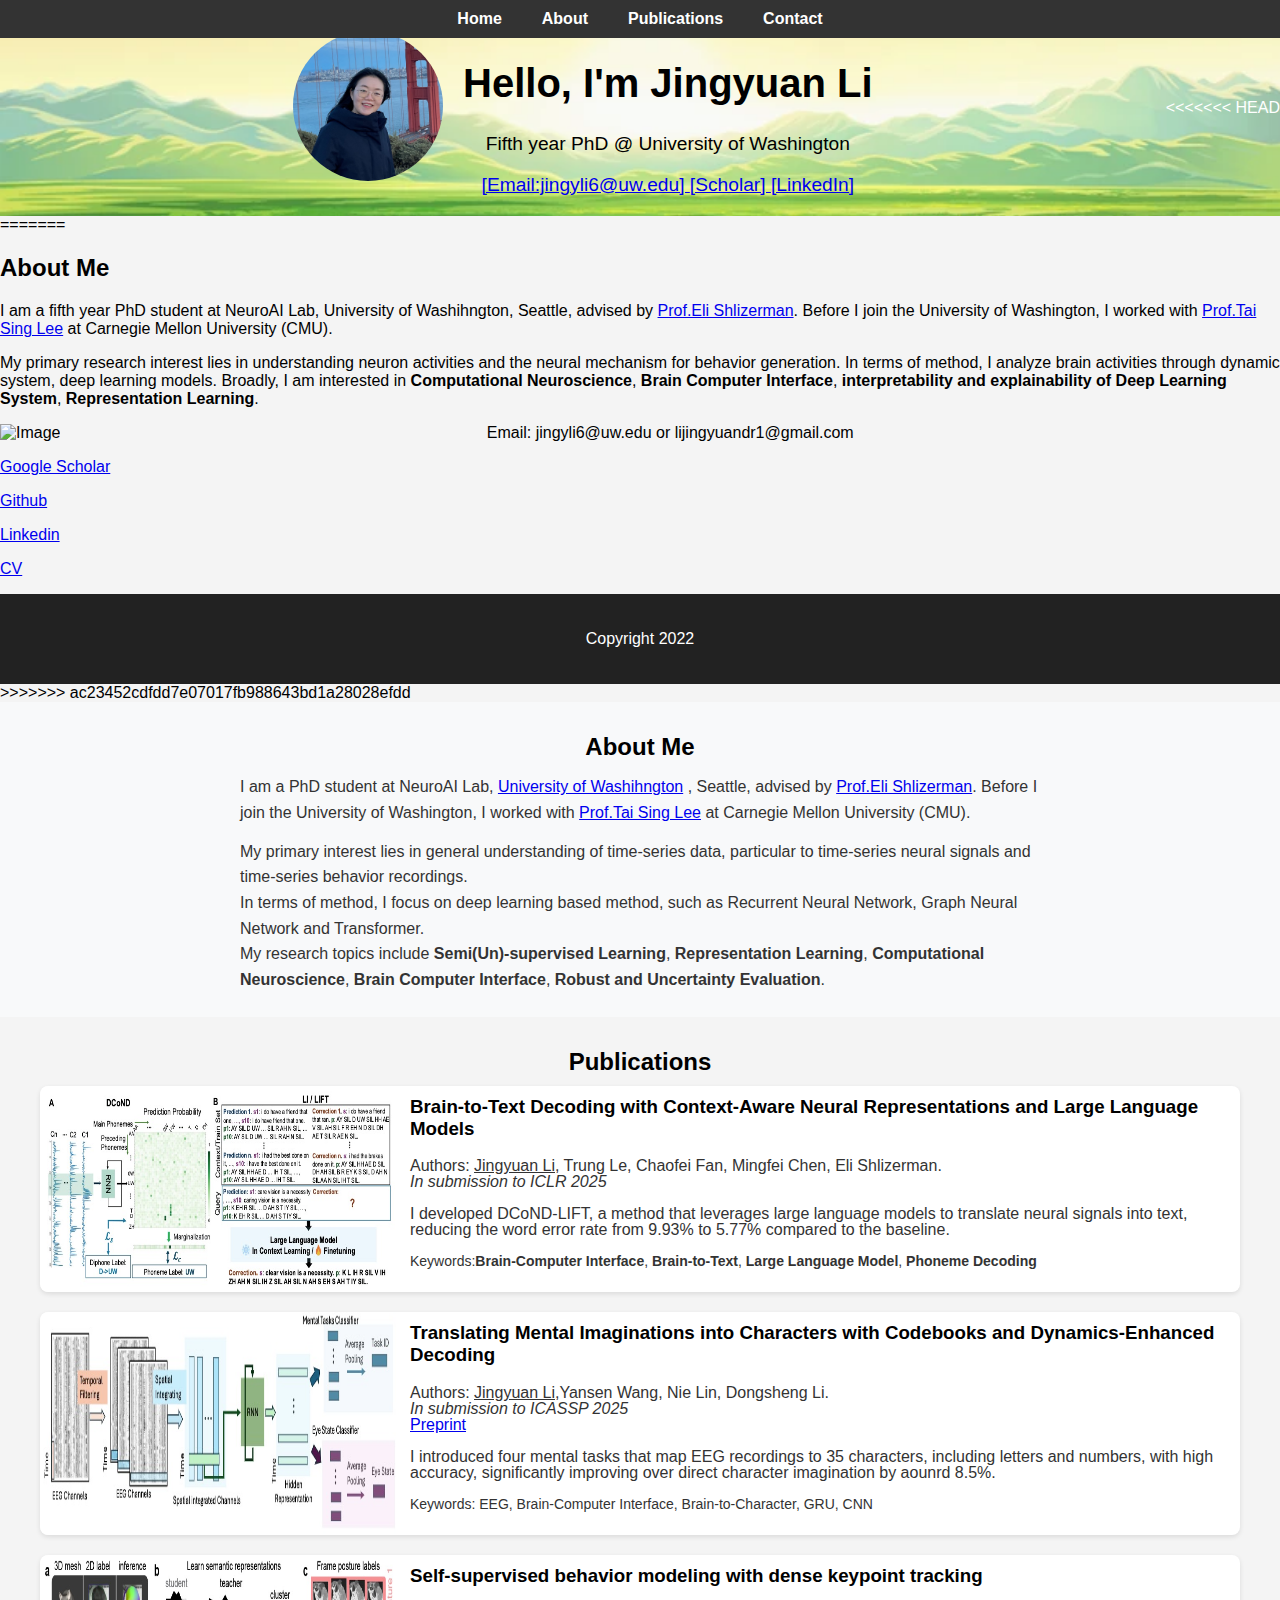
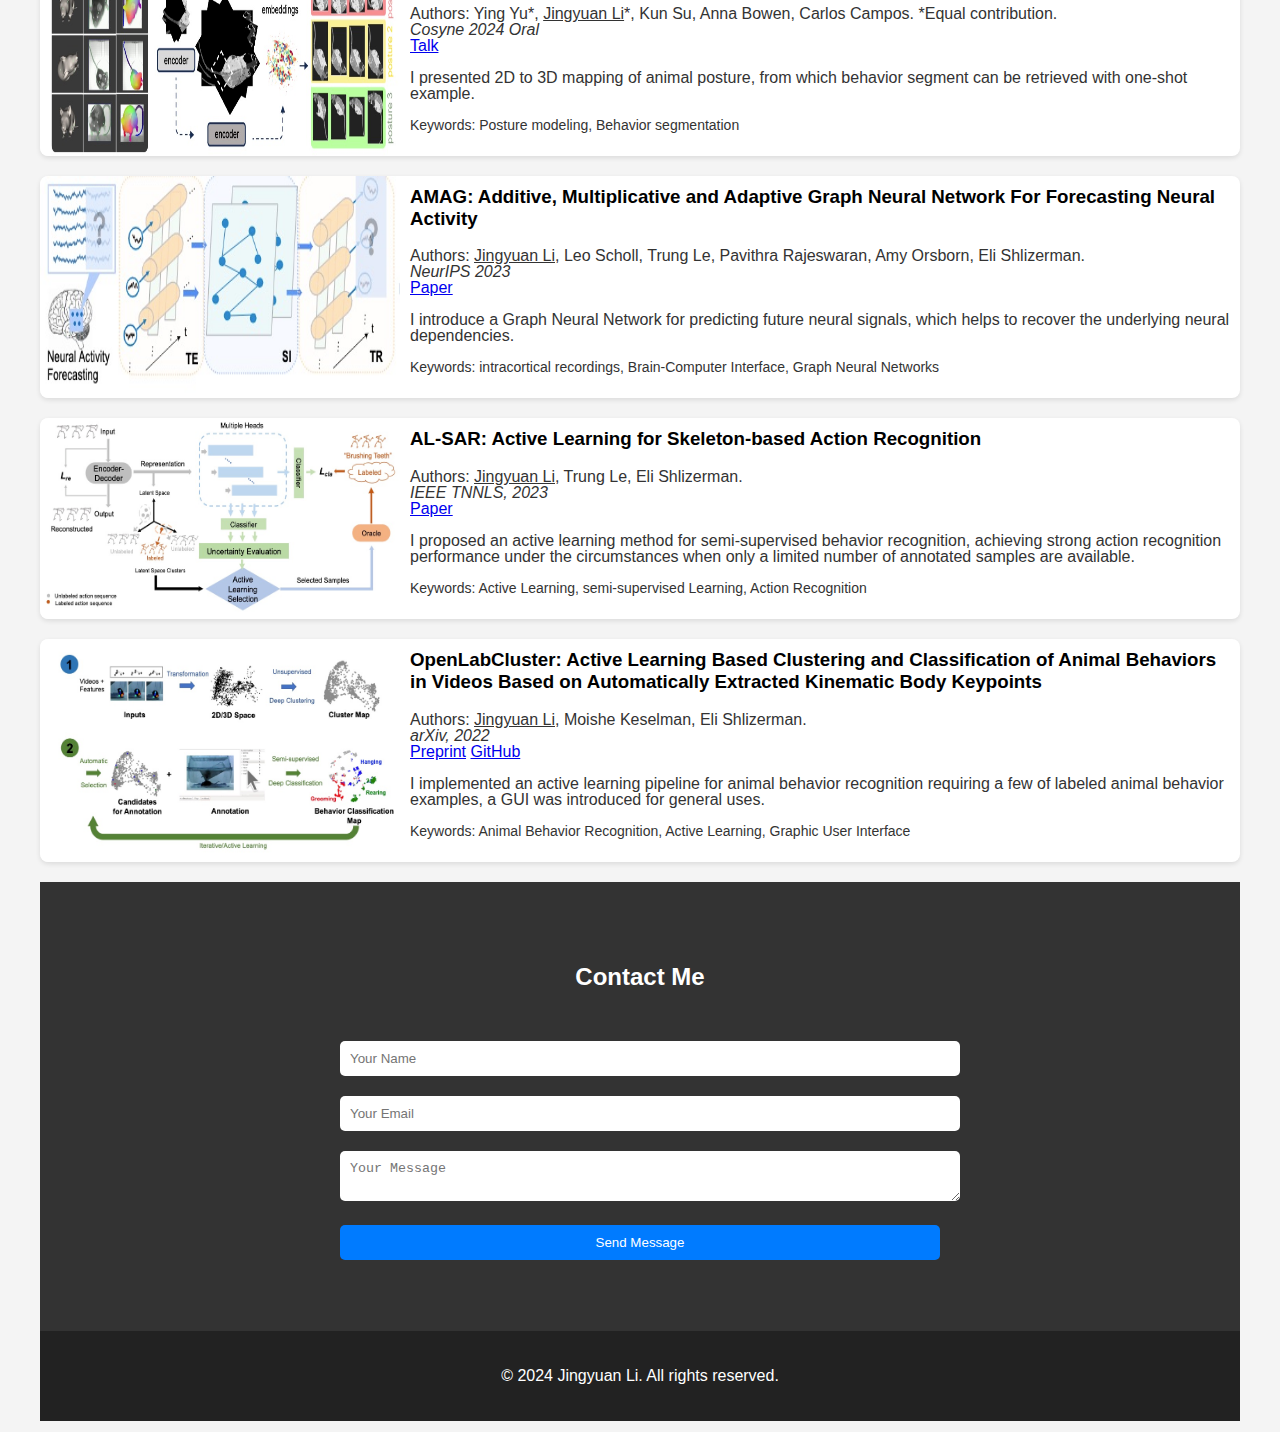
==== commit 0f014a97: "add new file" ====
--- a/index.html
+++ b/index.html
@@ -228,7 +228,180 @@
                 <!-- Social Icons -->
             </div>
         </div>
+<<<<<<< HEAD
     </section>
+=======
+
+    <!--     <div class="tm-home-img-container">
+            <img src="img/tm-blog-img.jpg" alt="Image" class="hidden-lg-up img-fluid">
+        </div> -->
+
+        <section class="tm-section">
+            <div class="container-fluid">
+                <div class="row">
+                    <div class="col-xs-8 col-sm-8 col-md-8 col-lg-8 text-xs-center">
+                        <h2 class="tm-gold-text tm-title">About Me</h2>
+                        <!--<h3 align="left" class="tm-margin-b-10"> -->
+                        <p align="left" class="tm-margin-b-10">I am a fifth year PhD student at NeuroAI Lab, University of Washihngton, Seattle, advised by <a class="tm-margin-b-10" href="https://faculty.washington.edu/shlizee/">Prof.Eli Shlizerman</a>. Before I join the University of Washington, I worked with <a class="tm-margin-b-10" href="https://www.cnbc.cmu.edu/~tai/">Prof.Tai Sing Lee</a> at Carnegie Mellon University (CMU). <!-- I graduated from 
+                            Electrical and Computer Engineering deparment at CMU and owned my Bachelor degree of Biomedical Engineering at 
+                            <a class="tm-margin-b-10" href="http://english.hust.edu.cn"> Huazhong University of Science and Technology</a> -->
+                        </p>
+                            <p align="left" class="tm-margin-b-20">My primary research interest lies in understanding neuron activities and the neural mechanism for behavior generation. In terms of method, I analyze brain activities through dynamic system, deep learning models. Broadly, I am interested in <b>Computational Neuroscience</b>, <b>Brain Computer Interface</b>, <b>interpretability and explainability of Deep Learning System</b>, <b>Representation Learning</b>.</p>
+                       <!--      <p align="left" class="tm-margin-b-20">Now I am working with
+                                <a class="tm-margin-b-10" href="http://www.cnbc.cmu.edu/~tai/"> Prof. Tai Sing Lee</a> at
+                                <a class="tm-margin-b-10" href="http://www.cnbc.cmu.edu"> Center for Neural basis of Cognition</a>
+                                to study neural representation changes caused by training a set of stimuli. From 2016 to 2017 I worked with
+                                <a class="tm-margin-b-10" href="http://tangxiaoying.wixsite.com/mysite"> Prof. Xiaoying Tang</a> investigating Brain Connectivity deficit induced by Alzheimer Disease.
+                                During my undergraduate study, I was under supervision of<a class="tm-margin-b-10" href="http://mcgovern.med.tsinghua.edu.cn/investigators/index203.shtml"> Prof. Sen Song</a>
+                                at <a class="tm-margin-b-10" href="http://mcgovern.med.tsinghua.edu.cn"> IDG/Mcgovern Institute, Tsinghua University</a>.
+                                Besides, I worked with <a class="tm-margin-b-10" href="https://www.researchgate.net/profile/Xiaoquan_Yang"> Prof. Xiaoquan Yang</a> at Huazhong University of Science and Technology to design near-infrared light based wearable breast cancer detector.
+                            </p> -->
+                    </div>
+
+                    <div class="col-xs-4 col-sm-4 col-md-4 col-lg-4 text-xs-center">
+                        <img align="left" src="img/IMG_2834.jpg" alt="Image" class="tm-2-col-right img-fluid tm-section">
+                        <p  align="center" > Email: jingyli6@uw.edu or lijingyuandr1@gmail.com</p>
+                        <p class="tm-margin-b-5">  <a class="tm-margin-b-10" href="https://scholar.google.com/citations?user=BEhp15IAAAAJ&hl=zh-CN">Google Scholar</a> </p>
+                        <p class="tm-margin-b-5">  <a class="tm-margin-b-10" href="https://github.com/christincha">Github</a> </p>
+                        <p class="tm-margin-b-5"> <a class="tm-margin-b-10" href="www.linkedin.com/in/jingyuan-li-898225175">Linkedin</a> </p>
+                        <p class="tm-margin-b-5"> <a href="pdf/cv.pdf" target="_blank">CV</a></p>
+                      </div>
+                    <!--
+                    <div class="col-xs-12 col-sm-12 col-md-12 col-lg-12 text-xs-center">
+                        <h2 class="tm-gold-text tm-title">Education</h2>
+                        <!-- <p class="tm-subtitle">Suspendisse ut magna vel velit cursus tempor ut nec nunc. Mauris vehicula, augue in tincidunt porta, purus ipsum blandit massa.</p>
+
+                    </div>
+                </div>
+
+                <div class="row">
+                    <div class="col-xs-12 col-sm-6 col-md-6">
+
+                        <div class="tm-content-box">
+
+                            <h4 class="tm-margin-b-20 tm-gold-text">Bachelor degree (2012 -2016) </h4>
+                            <p class="tm-margin-b-20"> Huzhong University of Science and Technology</p>
+                            <p class="tm-margin-b-20">Major: Biomedical Engineering</p>
+                            <p class="tm-margin-b-20">Grade: 88.27/100 Ranked in the second place</p>
+                        </div>  
+
+                    </div>
+
+
+                    <div class="col-xs-12 col-sm-6 col-md-6">
+
+                        <div class="tm-content-box">
+                            <h4 class="tm-margin-b-20 tm-gold-text">  Master (2016-present)</h4>
+                            <p class="tm-margin-b-20"> Carnegie Mellon University</p>
+                            <p class="tm-margin-b-20">Major: Electrical & Computer Engineering</p>
+                            <p class="tm-margin-b-20">Grade: 3.79</p>
+                        </div>  
+
+                    </div>
+                </div>
+                -->
+
+
+
+
+
+
+                </div> <!-- row -->
+
+            </div>
+        </section>
+
+        <footer class="tm-footer">
+            <div class="container-fluid">
+                <div class="row">
+<!--
+                    <div class="col-xs-12 col-sm-6 col-md-6 col-lg-3 col-xl-3">
+
+                        <div class="tm-footer-content-box">
+                            <h3 class="tm-gold-text tm-title tm-footer-content-box-title">Proin eu posuere felis</h3>
+                            <div class="tm-gray-bg">
+                                <p>Classic is free HTML CSS website template provided by templatemo for everyone. Feel free to use it.</p>
+                                <p>Aenean cursus tellus mauris, quis consequat mauris dapibus id. Donec scelerisque porttitor pharetra.</p>
+                                <p><strong>Danny Egg (Executive)</strong></p>
+                            </div>
+                        </div>
+
+                    </div>
+
+                    <div class="col-xs-12 col-sm-6 col-md-6 col-lg-3 col-xl-3">
+                        <div class="tm-footer-content-box tm-footer-links-container">
+
+                            <h3 class="tm-gold-text tm-title tm-footer-content-box-title">Nulla tortor dolor</h3>
+                            <nav>
+                                <ul class="nav">
+                                    <li><a href="#" class="tm-footer-link">Tincidunt non faucibus</a></li>
+                                    <li><a href="#" class="tm-footer-link">Vestibulum tempor</a></li>
+                                    <li><a href="#" class="tm-footer-link">Fusce non turpis euismod</a></li>
+                                    <li><a href="#" class="tm-footer-link">Lorem ipsum dolor sit</a></li>
+                                    <li><a href="#" class="tm-footer-link">Nam in augue consectetur</a></li>
+                                    <li><a href="#" class="tm-footer-link">Text Link Color #CCCC66</a></li>
+                                </ul>
+                            </nav>
+
+                        </div>
+
+                    </div>
+
+                    <!-- Add the extra clearfix for only the required viewport
+                        http://stackoverflow.com/questions/24590222/bootstrap-3-grid-with-different-height-in-each-item-is-it-solvable-using-only
+
+                    <div class="clearfix hidden-lg-up"></div>
+
+                    <div class="col-xs-12 col-sm-6 col-md-6 col-lg-3 col-xl-3">
+
+                        <div class="tm-footer-content-box">
+
+                            <h3 class="tm-gold-text tm-title tm-footer-content-box-title">Etiam mollis ornare</h3>
+                            <p class="tm-margin-b-30">Aenean cursus tellus mauris, quis consequat mauris dapibus id. Donec scelerisque porttitor pharetra.</p><hr class="tm-margin-b-30">
+                            <p class="tm-margin-b-30">Aenean cursus tellus mauris, quis consequat mauris dapibus id. Donec scelerisque porttitor pharetra.</p><hr class="tm-margin-b-30">
+                            <p class="tm-margin-b-30">Aenean cursus tellus mauris, quis consequat mauris dapibus id. Donec scelerisque porttitor pharetra.</p>
+                            <a href="#" class="tm-btn tm-btn-gray text-uppercase">Read More</a>
+
+                        </div>
+
+                    </div>
+
+                    <div class="col-xs-12 col-sm-6 col-md-6 col-lg-3 col-xl-3">
+
+                        <div class="tm-footer-content-box">
+
+                            <h3 class="tm-gold-text tm-title tm-footer-content-box-title">Fusce non turpis</h3>
+                            <div class="tm-margin-b-30">
+                                <img src="img/tm-img-100x100-1.jpg" alt="Image" class="tm-footer-thumbnail">
+                                <img src="img/tm-img-100x100-2.jpg" alt="Image" class="tm-footer-thumbnail">
+                                <img src="img/tm-img-100x100-3.jpg" alt="Image" class="tm-footer-thumbnail">
+                                <img src="img/tm-img-100x100-4.jpg" alt="Image" class="tm-footer-thumbnail">
+                                <img src="img/tm-img-100x100-5.jpg" alt="Image" class="tm-footer-thumbnail">
+                                <img src="img/tm-img-100x100-6.jpg" alt="Image" class="tm-footer-thumbnail">
+                            </div>
+                            <p class="tm-margin-b-20">Curabitur dui massa, aliquam quis mi sed, tempor vulputate tellus. Sed vestibulum non neque.</p>
+                            <a href="#" class="tm-btn tm-btn-gray text-uppercase">Browse</a>
+
+                        </div>
+
+                    </div>
+
+
+                </div>
+-->
+                <div class="row">
+                    <div class="col-xs-12 tm-copyright-col">
+                        <p class="tm-copyright-text">Copyright 2022</p>
+                    </div>
+                </div>
+            </div>
+        </footer>
+
+        <!-- load JS files -->
+        <script src="js/jquery-1.11.3.min.js"></script>             <!-- jQuery (https://jquery.com/download/) -->
+        <script src="https://www.atlasestateagents.co.uk/javascript/tether.min.js"></script> <!-- Tether for Bootstrap, http://stackoverflow.com/questions/34567939/how-to-fix-the-error-error-bootstrap-tooltips-require-tether-http-github-h --> 
+        <script src="js/bootstrap.min.js"></script>                 <!-- Bootstrap (http://v4-alpha.getbootstrap.com/) -->
+>>>>>>> ac23452cdfdd7e07017fb988643bd1a28028efdd
        
 
     <!-- About Section -->
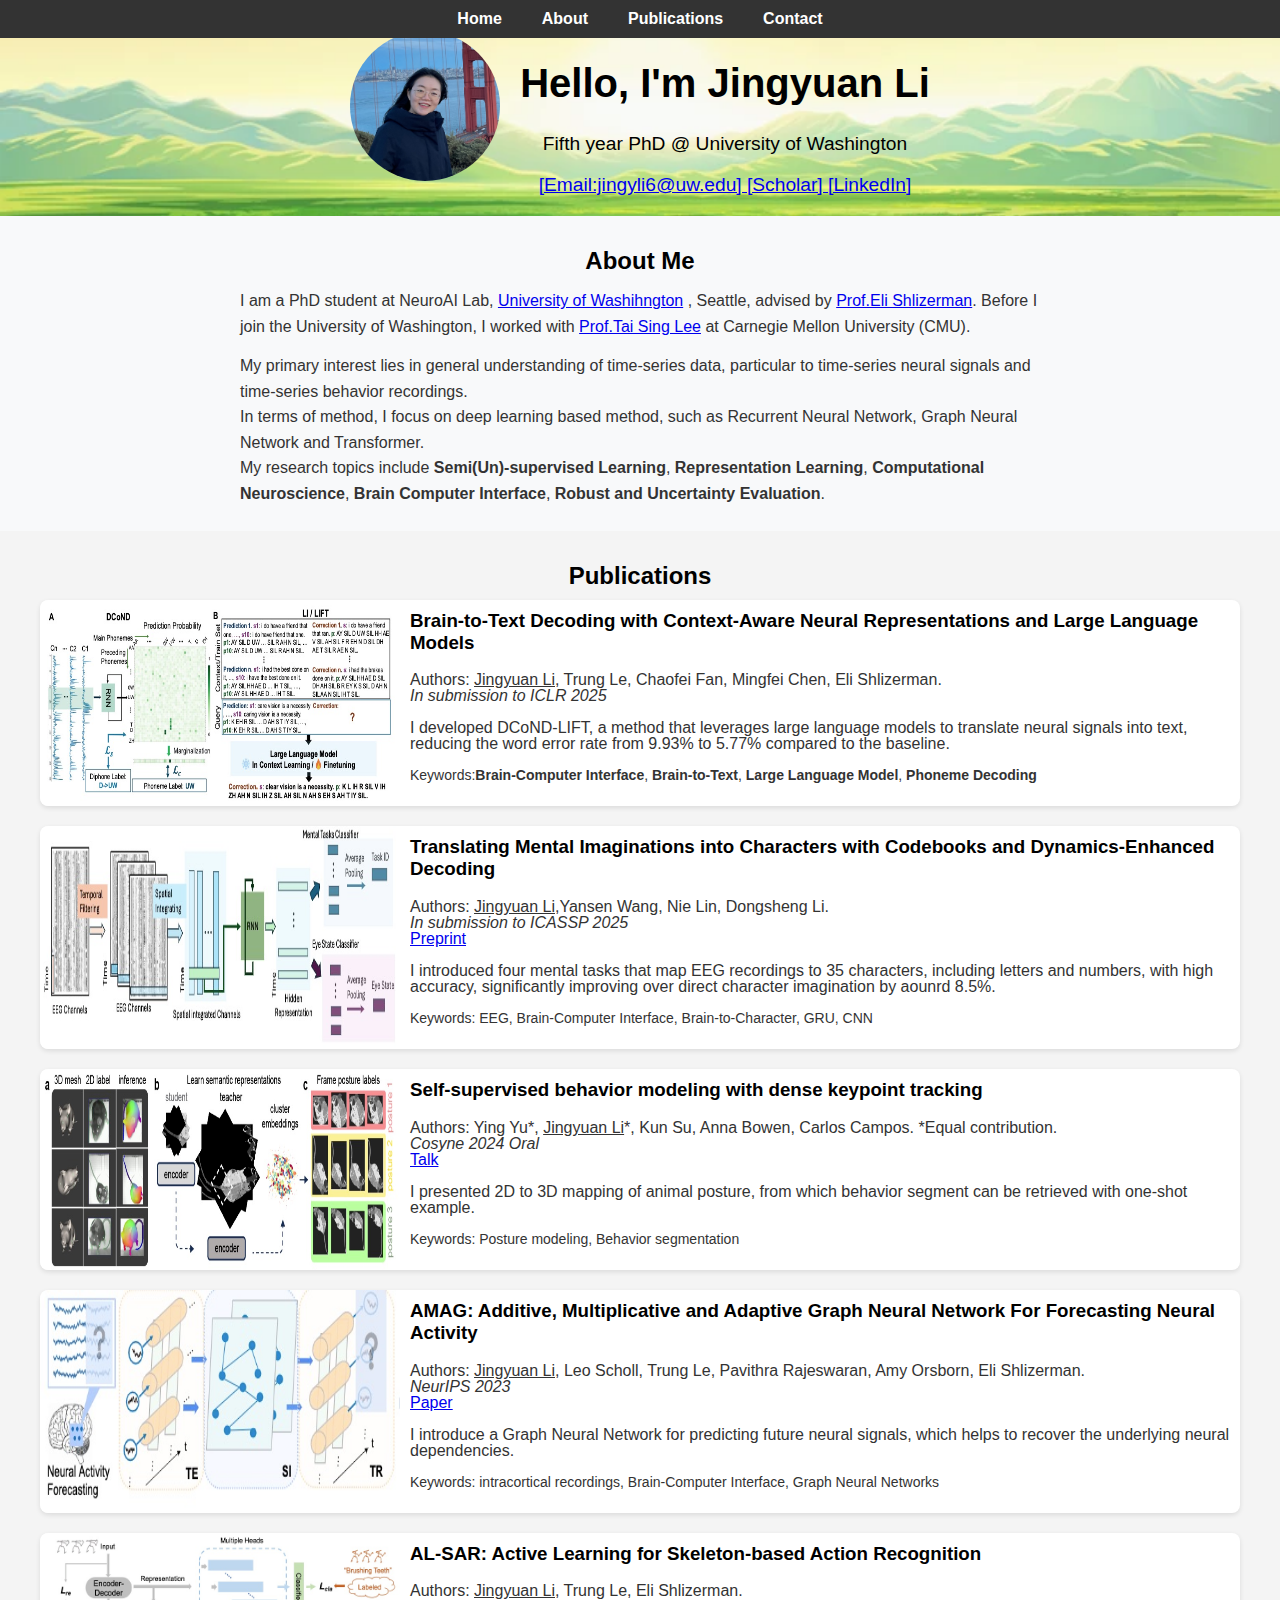
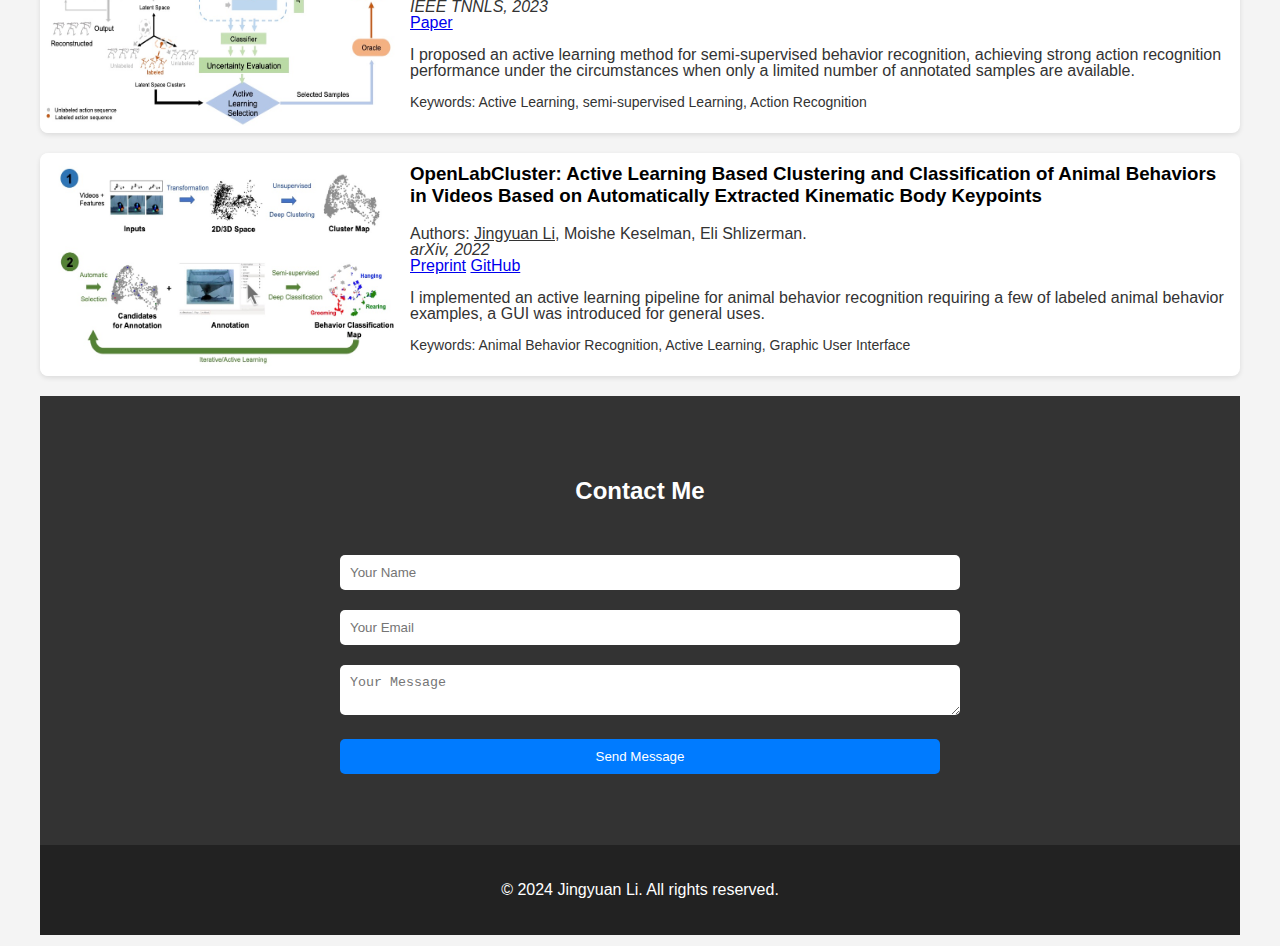
==== commit c1e5d866: "add new file" ====
--- a/index.html
+++ b/index.html
@@ -3,7 +3,7 @@
 <head>
     <meta charset="UTF-8">
     <meta name="viewport" content="width=device-width, initial-scale=1.0">
-    <title>[Your Name] - Machine Learning Engineer</title>
+    <title>Jingyuan LI Personal Website</title>
     <style>
         body {
             font-family: Arial, sans-serif;
@@ -228,180 +228,7 @@
                 <!-- Social Icons -->
             </div>
         </div>
-<<<<<<< HEAD
     </section>
-=======
-
-    <!--     <div class="tm-home-img-container">
-            <img src="img/tm-blog-img.jpg" alt="Image" class="hidden-lg-up img-fluid">
-        </div> -->
-
-        <section class="tm-section">
-            <div class="container-fluid">
-                <div class="row">
-                    <div class="col-xs-8 col-sm-8 col-md-8 col-lg-8 text-xs-center">
-                        <h2 class="tm-gold-text tm-title">About Me</h2>
-                        <!--<h3 align="left" class="tm-margin-b-10"> -->
-                        <p align="left" class="tm-margin-b-10">I am a fifth year PhD student at NeuroAI Lab, University of Washihngton, Seattle, advised by <a class="tm-margin-b-10" href="https://faculty.washington.edu/shlizee/">Prof.Eli Shlizerman</a>. Before I join the University of Washington, I worked with <a class="tm-margin-b-10" href="https://www.cnbc.cmu.edu/~tai/">Prof.Tai Sing Lee</a> at Carnegie Mellon University (CMU). <!-- I graduated from 
-                            Electrical and Computer Engineering deparment at CMU and owned my Bachelor degree of Biomedical Engineering at 
-                            <a class="tm-margin-b-10" href="http://english.hust.edu.cn"> Huazhong University of Science and Technology</a> -->
-                        </p>
-                            <p align="left" class="tm-margin-b-20">My primary research interest lies in understanding neuron activities and the neural mechanism for behavior generation. In terms of method, I analyze brain activities through dynamic system, deep learning models. Broadly, I am interested in <b>Computational Neuroscience</b>, <b>Brain Computer Interface</b>, <b>interpretability and explainability of Deep Learning System</b>, <b>Representation Learning</b>.</p>
-                       <!--      <p align="left" class="tm-margin-b-20">Now I am working with
-                                <a class="tm-margin-b-10" href="http://www.cnbc.cmu.edu/~tai/"> Prof. Tai Sing Lee</a> at
-                                <a class="tm-margin-b-10" href="http://www.cnbc.cmu.edu"> Center for Neural basis of Cognition</a>
-                                to study neural representation changes caused by training a set of stimuli. From 2016 to 2017 I worked with
-                                <a class="tm-margin-b-10" href="http://tangxiaoying.wixsite.com/mysite"> Prof. Xiaoying Tang</a> investigating Brain Connectivity deficit induced by Alzheimer Disease.
-                                During my undergraduate study, I was under supervision of<a class="tm-margin-b-10" href="http://mcgovern.med.tsinghua.edu.cn/investigators/index203.shtml"> Prof. Sen Song</a>
-                                at <a class="tm-margin-b-10" href="http://mcgovern.med.tsinghua.edu.cn"> IDG/Mcgovern Institute, Tsinghua University</a>.
-                                Besides, I worked with <a class="tm-margin-b-10" href="https://www.researchgate.net/profile/Xiaoquan_Yang"> Prof. Xiaoquan Yang</a> at Huazhong University of Science and Technology to design near-infrared light based wearable breast cancer detector.
-                            </p> -->
-                    </div>
-
-                    <div class="col-xs-4 col-sm-4 col-md-4 col-lg-4 text-xs-center">
-                        <img align="left" src="img/IMG_2834.jpg" alt="Image" class="tm-2-col-right img-fluid tm-section">
-                        <p  align="center" > Email: jingyli6@uw.edu or lijingyuandr1@gmail.com</p>
-                        <p class="tm-margin-b-5">  <a class="tm-margin-b-10" href="https://scholar.google.com/citations?user=BEhp15IAAAAJ&hl=zh-CN">Google Scholar</a> </p>
-                        <p class="tm-margin-b-5">  <a class="tm-margin-b-10" href="https://github.com/christincha">Github</a> </p>
-                        <p class="tm-margin-b-5"> <a class="tm-margin-b-10" href="www.linkedin.com/in/jingyuan-li-898225175">Linkedin</a> </p>
-                        <p class="tm-margin-b-5"> <a href="pdf/cv.pdf" target="_blank">CV</a></p>
-                      </div>
-                    <!--
-                    <div class="col-xs-12 col-sm-12 col-md-12 col-lg-12 text-xs-center">
-                        <h2 class="tm-gold-text tm-title">Education</h2>
-                        <!-- <p class="tm-subtitle">Suspendisse ut magna vel velit cursus tempor ut nec nunc. Mauris vehicula, augue in tincidunt porta, purus ipsum blandit massa.</p>
-
-                    </div>
-                </div>
-
-                <div class="row">
-                    <div class="col-xs-12 col-sm-6 col-md-6">
-
-                        <div class="tm-content-box">
-
-                            <h4 class="tm-margin-b-20 tm-gold-text">Bachelor degree (2012 -2016) </h4>
-                            <p class="tm-margin-b-20"> Huzhong University of Science and Technology</p>
-                            <p class="tm-margin-b-20">Major: Biomedical Engineering</p>
-                            <p class="tm-margin-b-20">Grade: 88.27/100 Ranked in the second place</p>
-                        </div>  
-
-                    </div>
-
-
-                    <div class="col-xs-12 col-sm-6 col-md-6">
-
-                        <div class="tm-content-box">
-                            <h4 class="tm-margin-b-20 tm-gold-text">  Master (2016-present)</h4>
-                            <p class="tm-margin-b-20"> Carnegie Mellon University</p>
-                            <p class="tm-margin-b-20">Major: Electrical & Computer Engineering</p>
-                            <p class="tm-margin-b-20">Grade: 3.79</p>
-                        </div>  
-
-                    </div>
-                </div>
-                -->
-
-
-
-
-
-
-                </div> <!-- row -->
-
-            </div>
-        </section>
-
-        <footer class="tm-footer">
-            <div class="container-fluid">
-                <div class="row">
-<!--
-                    <div class="col-xs-12 col-sm-6 col-md-6 col-lg-3 col-xl-3">
-
-                        <div class="tm-footer-content-box">
-                            <h3 class="tm-gold-text tm-title tm-footer-content-box-title">Proin eu posuere felis</h3>
-                            <div class="tm-gray-bg">
-                                <p>Classic is free HTML CSS website template provided by templatemo for everyone. Feel free to use it.</p>
-                                <p>Aenean cursus tellus mauris, quis consequat mauris dapibus id. Donec scelerisque porttitor pharetra.</p>
-                                <p><strong>Danny Egg (Executive)</strong></p>
-                            </div>
-                        </div>
-
-                    </div>
-
-                    <div class="col-xs-12 col-sm-6 col-md-6 col-lg-3 col-xl-3">
-                        <div class="tm-footer-content-box tm-footer-links-container">
-
-                            <h3 class="tm-gold-text tm-title tm-footer-content-box-title">Nulla tortor dolor</h3>
-                            <nav>
-                                <ul class="nav">
-                                    <li><a href="#" class="tm-footer-link">Tincidunt non faucibus</a></li>
-                                    <li><a href="#" class="tm-footer-link">Vestibulum tempor</a></li>
-                                    <li><a href="#" class="tm-footer-link">Fusce non turpis euismod</a></li>
-                                    <li><a href="#" class="tm-footer-link">Lorem ipsum dolor sit</a></li>
-                                    <li><a href="#" class="tm-footer-link">Nam in augue consectetur</a></li>
-                                    <li><a href="#" class="tm-footer-link">Text Link Color #CCCC66</a></li>
-                                </ul>
-                            </nav>
-
-                        </div>
-
-                    </div>
-
-                    <!-- Add the extra clearfix for only the required viewport
-                        http://stackoverflow.com/questions/24590222/bootstrap-3-grid-with-different-height-in-each-item-is-it-solvable-using-only
-
-                    <div class="clearfix hidden-lg-up"></div>
-
-                    <div class="col-xs-12 col-sm-6 col-md-6 col-lg-3 col-xl-3">
-
-                        <div class="tm-footer-content-box">
-
-                            <h3 class="tm-gold-text tm-title tm-footer-content-box-title">Etiam mollis ornare</h3>
-                            <p class="tm-margin-b-30">Aenean cursus tellus mauris, quis consequat mauris dapibus id. Donec scelerisque porttitor pharetra.</p><hr class="tm-margin-b-30">
-                            <p class="tm-margin-b-30">Aenean cursus tellus mauris, quis consequat mauris dapibus id. Donec scelerisque porttitor pharetra.</p><hr class="tm-margin-b-30">
-                            <p class="tm-margin-b-30">Aenean cursus tellus mauris, quis consequat mauris dapibus id. Donec scelerisque porttitor pharetra.</p>
-                            <a href="#" class="tm-btn tm-btn-gray text-uppercase">Read More</a>
-
-                        </div>
-
-                    </div>
-
-                    <div class="col-xs-12 col-sm-6 col-md-6 col-lg-3 col-xl-3">
-
-                        <div class="tm-footer-content-box">
-
-                            <h3 class="tm-gold-text tm-title tm-footer-content-box-title">Fusce non turpis</h3>
-                            <div class="tm-margin-b-30">
-                                <img src="img/tm-img-100x100-1.jpg" alt="Image" class="tm-footer-thumbnail">
-                                <img src="img/tm-img-100x100-2.jpg" alt="Image" class="tm-footer-thumbnail">
-                                <img src="img/tm-img-100x100-3.jpg" alt="Image" class="tm-footer-thumbnail">
-                                <img src="img/tm-img-100x100-4.jpg" alt="Image" class="tm-footer-thumbnail">
-                                <img src="img/tm-img-100x100-5.jpg" alt="Image" class="tm-footer-thumbnail">
-                                <img src="img/tm-img-100x100-6.jpg" alt="Image" class="tm-footer-thumbnail">
-                            </div>
-                            <p class="tm-margin-b-20">Curabitur dui massa, aliquam quis mi sed, tempor vulputate tellus. Sed vestibulum non neque.</p>
-                            <a href="#" class="tm-btn tm-btn-gray text-uppercase">Browse</a>
-
-                        </div>
-
-                    </div>
-
-
-                </div>
--->
-                <div class="row">
-                    <div class="col-xs-12 tm-copyright-col">
-                        <p class="tm-copyright-text">Copyright 2022</p>
-                    </div>
-                </div>
-            </div>
-        </footer>
-
-        <!-- load JS files -->
-        <script src="js/jquery-1.11.3.min.js"></script>             <!-- jQuery (https://jquery.com/download/) -->
-        <script src="https://www.atlasestateagents.co.uk/javascript/tether.min.js"></script> <!-- Tether for Bootstrap, http://stackoverflow.com/questions/34567939/how-to-fix-the-error-error-bootstrap-tooltips-require-tether-http-github-h --> 
-        <script src="js/bootstrap.min.js"></script>                 <!-- Bootstrap (http://v4-alpha.getbootstrap.com/) -->
->>>>>>> ac23452cdfdd7e07017fb988643bd1a28028efdd
        
 
     <!-- About Section -->
